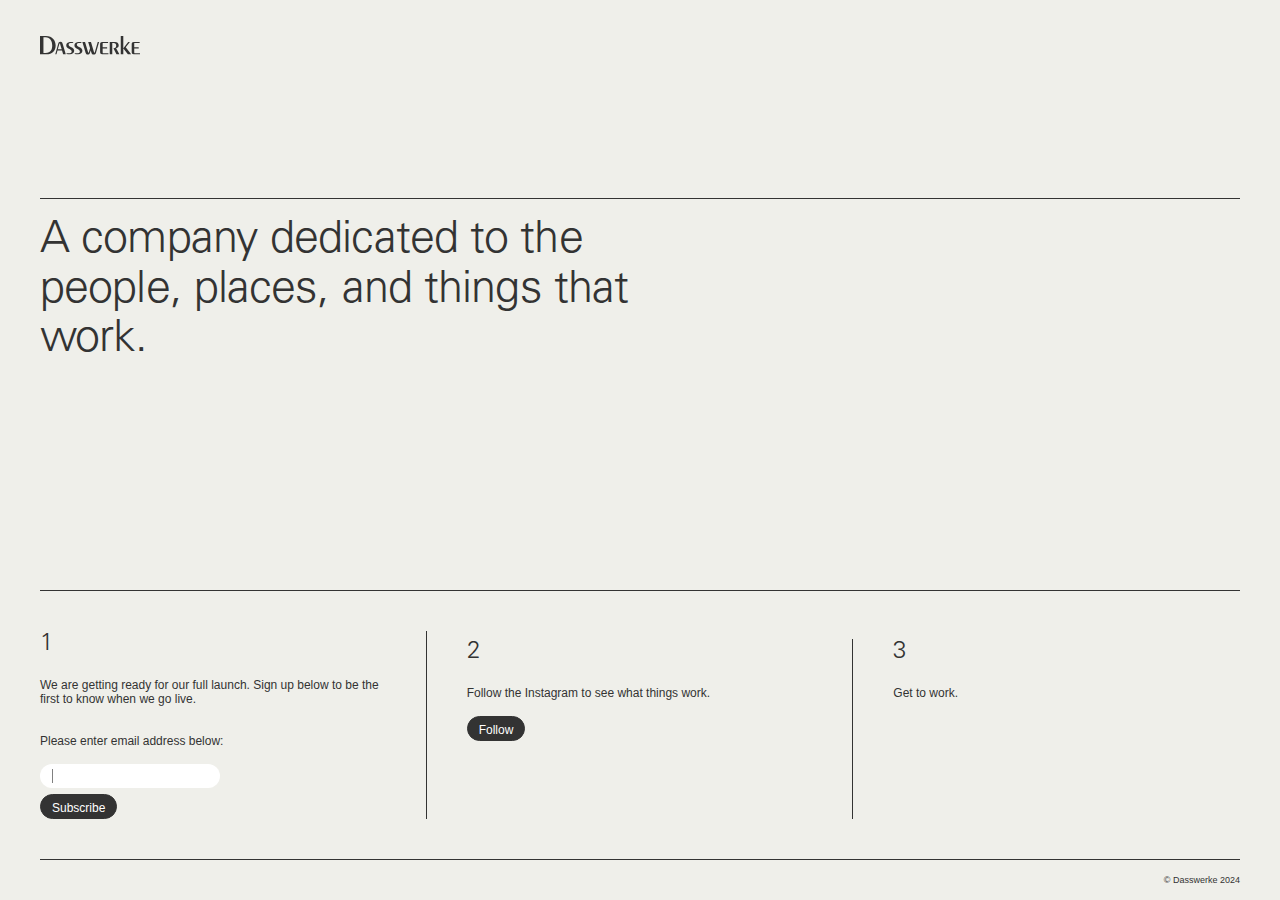
==== index.html @ 924d981f "Update index.html" ====
<!DOCTYPE html>
<html>

<head>
  <meta name="viewport" content="width=device-width, initial-scale=1.0, user-scalable=0, minimum-scale=1.0, maximum-scale=1.0">

  <link rel="stylesheet" type="text/css" href="css/style.css">
  <link href="https://fonts.cdnfonts.com/css/univers-lt-std" rel="stylesheet">

  <script src="https://ajax.googleapis.com/ajax/libs/jquery/2.1.4/jquery.min.js"></script>
  <script src="js/fastclick.js"></script>

  <title>Dasswerke</title>
  <meta name="description" content="Get to work. Est. 2020." />
  <meta name="keywords" content="Dasswerke, office, workplace, office, office chair, architecture, pens, clothing, chair, design, instagram">
  <meta name="author" content="Dasswerke">

  <meta name="p:domain_verify" content="d8a646d63aa3a3fa4bb8dcf12a3c28ce"/>

  <link rel="apple-touch-icon" sizes="57x57" href="/img/apple-icon-57x57.png">
  <link rel="apple-touch-icon" sizes="60x60" href="/img/apple-icon-60x60.png">
  <link rel="apple-touch-icon" sizes="72x72" href="/img/apple-icon-72x72.png">
  <link rel="apple-touch-icon" sizes="76x76" href="/img/apple-icon-76x76.png">
  <link rel="apple-touch-icon" sizes="114x114" href="/img/apple-icon-114x114.png">
  <link rel="apple-touch-icon" sizes="120x120" href="/img/apple-icon-120x120.png">
  <link rel="apple-touch-icon" sizes="144x144" href="/img/apple-icon-144x144.png">
  <link rel="apple-touch-icon" sizes="152x152" href="/img/apple-icon-152x152.png">
  <link rel="apple-touch-icon" sizes="180x180" href="/img/apple-icon-180x180.png">
  <link rel="icon" type="image/png" sizes="192x192"  href="/img/android-icon-192x192.png">
  <link rel="icon" type="image/png" sizes="32x32" href="/img/favicon-32x32.png">
  <link rel="icon" type="image/png" sizes="96x96" href="/img/favicon-96x96.png">
  <link rel="icon" type="image/png" sizes="16x16" href="/img/favicon-16x16.png">
  <link rel="manifest" href="/img/manifest.json">
  <meta name="msapplication-TileColor" content="#ffffff">
  <meta name="msapplication-TileImage" content="/img/ms-icon-144x144.png">
  <meta name="theme-color" content="#ffffff">

</head>

<body>
  <main>
    <div class="heading">
      <div class="dasswerke-logo">
        <?xml version="1.0" encoding="utf-8"?>
        <svg version="1.1" style="width: 100%; display: block; height: auto;" xmlns="http://www.w3.org/2000/svg" xmlns:xlink="http://www.w3.org/1999/xlink" x="0px" y="0px"
        	 viewBox="0 0 116.13 21.54" style="enable-background:new 0 0 116.13 21.54;" xml:space="preserve">
          <g>
          	<path d="M0,0h6.9c7.65,0,11.28,5.43,11.28,10.98c0,6.77-4.35,10.2-10.52,10.2H0V0z M3.99,19.81h2.48c6.37,0,7.71-4.61,7.71-8.76
          		c0-5.33-2.48-9.67-7.52-9.67H3.99V19.81z"/>
          	<path d="M17.74,21.18l3.3-12.03c0.42-1.44,1.05-2.45,2.71-2.45c1.96,0,2.29,1.41,2.81,3.1l3.37,11.37h-3.1l-1.24-4.28h-5.29
          		l-1.18,4.28H17.74z M25.19,15.53l-1.6-5.49c-0.23-0.82-0.2-1.34-0.65-1.34s-0.52,0.56-0.72,1.37l-1.54,5.46H25.19z"/>
          	<path d="M30.85,19.91c0.95,0.13,1.96,0.23,2.88,0.23c1.44,0,3.07-0.39,3.07-2.16c0-2.97-6.31-2.91-6.31-6.9
          		c0-3.17,2.78-4.02,4.87-4.02c1.31,0,2.42,0.13,3.2,0.23v0.98c-0.62-0.07-1.18-0.16-1.83-0.16c-1.47,0-3.5-0.07-3.5,1.96
          		c0,2.68,6.5,2.55,6.5,7.13c0,2.78-2.25,3.99-4.87,3.99c-1.47,0-2.71-0.03-4.02-0.36V19.91z"/>
          	<path d="M40.37,19.91c0.95,0.13,1.96,0.23,2.88,0.23c1.44,0,3.07-0.39,3.07-2.16c0-2.97-6.31-2.91-6.31-6.9
          		c0-3.17,2.78-4.02,4.87-4.02c1.31,0,2.42,0.13,3.2,0.23v0.98c-0.62-0.07-1.18-0.16-1.83-0.16c-1.47,0-3.5-0.07-3.5,1.96
          		c0,2.68,6.5,2.55,6.5,7.13c0,2.78-2.25,3.99-4.87,3.99c-1.47,0-2.71-0.03-4.02-0.36V19.91z"/>
          	<path d="M52.32,7.06l3.01,10.03c0.49,1.54,0.69,2.42,0.98,2.42c0.33,0,0.52-0.92,0.69-1.5l1.14-3.76l-2.19-7.19h3.27l3.17,10.65
          		c0.29,0.88,0.36,1.8,0.75,1.8c0.46,0,0.56-0.88,0.69-1.18l3.2-11.28h1.6l-3.66,12.62c-0.46,1.63-1.08,1.86-2.78,1.86
          		c-1.08,0-1.96-0.46-2.35-1.7l-0.92-3.11h-0.07l-0.82,2.71c-0.59,1.93-1.31,2.09-2.48,2.09c-1.31,0-2.16-0.52-2.62-2.12L49.22,7.06
          		H52.32z"/>
          	<path d="M79.07,8.11h-5.59c-0.42,0-0.72,0.13-0.72,0.65v4.45h5.2v1.37h-5.2v4.58c0,0.65,0.39,0.98,1.11,0.98h5.59v1.05h-7.39
          		c-1.41,0-2.26-0.65-2.26-2.48V9.97c0-1.41,0.2-2.91,2.55-2.91h6.7V8.11z"/>
          	<path d="M80.99,21.18V7.06h6.18c2.35,0,4.25,1.44,4.25,3.79c0,2.19-1.08,2.84-3.04,3.46l3.82,6.86h-3.4l-3.53-7.06h0.33
          		c2.09,0,2.88-1.24,2.88-3.17c0-1.37-0.69-2.84-3.14-2.84h-1.41v13.07H80.99z"/>
          	<path d="M93.79,21.18V0h2.94v14.32h0.07l5.65-7.26h1.93l-4.8,6.08l6.28,8.04h-3.82l-5.23-6.54h-0.07v6.54H93.79z"/>
          	<path d="M115.74,8.11h-5.59c-0.42,0-0.72,0.13-0.72,0.65v4.45h5.2v1.37h-5.2v4.58c0,0.65,0.39,0.98,1.11,0.98h5.59v1.05h-7.39
          		c-1.41,0-2.25-0.65-2.25-2.48V9.97c0-1.41,0.2-2.91,2.55-2.91h6.7V8.11z"/></g>
        </svg>
      </div>
    </div>

    <div class="first-block">
      <div style="border-top: 1px solid #333; position: relative;">
        <div class="main-text">
          A company dedicated to the people, places, and things that work.
        </div>
      </div>
    </div>

    <div class="line"></div>

    <div class="second-block">
      <div class="second-block-cell">
          <div class="second-block-cell-inner">
              <div class="numbers">1</div>
              <div style="max-width: 340px;">
                We are getting ready for our full launch. Sign up below to be the first to know when we go live.
              </div>
              <br/><br/>
              Please enter email address below:
              <div id="mc_embed_signup" style="padding-top: 16px;">
                <form action="https://dasswerke.us2.list-manage.com/subscribe/post?u=b1aab80adce9adfc315a52313&amp;id=1f7ee84cf5" method="post" id="mc-embedded-subscribe-form" name="mc-embedded-subscribe-form" class="validate" target="_blank" novalidate>
                  <div id="mc_embed_signup_scroll">
                    <div class="mc-field-group cursor" style="float: left; margin-right: 6px;">
                    	<input type="email" value="" name="EMAIL" class="newsletter-input" id="mce-EMAIL" placeholder="">
                      <i></i>
                    </div>
                    <div id="mce-responses" class="clear">
                    	<div class="response" id="mce-error-response" style="display:none"></div>
                    	<div class="response" id="mce-success-response" style="display:none"></div>
                    </div>    <!-- real people should not fill this in and expect good things - do not remove this or risk form bot signups-->
                    <div style="position: absolute; left: -5000px;" aria-hidden="true"><input type="text" name="b_b1aab80adce9adfc315a52313_1f7ee84cf5" tabindex="-1" value=""></div>
                    <div class="clear"><input type="submit" value="Subscribe" name="subscribe" id="mc-embedded-subscribe" class="button newsletter-submit"></div>
                  </div>
                </form>
            </div>
          </div>
      </div>

      <div class="second-block-cell">
        <div class="second-block-cell-inner">
          <div class="numbers">2</div>
            Follow the Instagram to see what things work.
            <br>
            <a href="https://www.instagram.com/dasswerke" target="_blank" class="link">
              Follow
            </a>
        </div>
      </div>

      <div class="second-block-cell">
        <div class="second-block-cell-inner border-fix" style="border-right: none;">
          <div class="numbers">3</div>
            Get to work.
        </div>
      </div>

    </div>
  </main>
      <footer>
        &#169; Dasswerke 2024
      </footer>
</body>



</html>
---- css/style.css ----
* {
  -webkit-tap-highlight-color: rgba(0, 0, 0, 0);
  margin:0;
  padding:0;
  font-size: 100%;
  -webkit-font-smoothing: antialiased;
  -moz-osx-font-smoothing: grayscale;
  -webkit-box-sizing: border-box;
  -moz-box-sizing: border-box;
  box-sizing: border-box;
}

*:before, *:after {
    -webkit-box-sizing: border-box;
    -moz-box-sizing: border-box;
    box-sizing: border-box;
}

textarea, select, input, button { outline: none; }

@import url('https://fonts.cdnfonts.com/css/univers-lt-std');

@font-face {
  font-family: 'UniversLTStd-Light';
  src: url('../fonts/UniversLTStd-Light.otf') format('opentype');
}

html {
  font-family: 'Univers LT Std', Helvetica, sans-serif;
  font-size: 10px;
  width: 100%;
  height: 100%;
  margin: 0;
  padding: 0;
  -ms-touch-action: manipulation;
  touch-action: manipulation;
  -ms-text-size-adjust: 100%;
  -webkit-text-size-adjust: 100%;
  -webkit-tap-highlight-color: rgba(0, 0, 0, 0);
}

body {
  background-color: #efefea;
  color: #333;
  width: 100%;
  margin: 0px;
  padding: 0px;
  display: flex;
  flex-direction: column;
  min-height: 100vh;
}

main {
  width: 100%;
  padding: 0px;
  flex: 1 0 auto;
  display: flex;
  flex-direction: column;
}

.dasswerke-logo {
  width: 100px;
  fill: #333;
}

.heading {
  height: 20vh;
  padding: 36px 40px 20px 40px;
  -moz-transition: all .3s ease;
  -webkit-transition: all .3s ease;
  -o-transition: all .3s ease;
  -ms-transition: all .3s ease;
  transition: all .3s ease;
}

.first-block {
  padding: 2vh 40px; /* Adjusted padding */
  font-size: 12px;
  -moz-transition: all .3s ease;
  -webkit-transition: all .3s ease;
  -o-transition: all .3s ease;
  -ms-transition: all .3s ease;
  transition: all .3s ease;
}

.link {
  margin-top: 16px;
  background-color: #333;
  color: #fff;
  text-decoration: none;
  display: inline-block;
  padding: 6px 11px 3px;
  border-radius: 15px;
  text-align: center;
  border: 1px solid #333;
  -moz-transition: all .1s ease;
  -webkit-transition: all .1s ease;
  -o-transition: all .1s ease;
  -ms-transition: all .1s ease;
  transition: all .1s ease-in;
}

.link:hover {
  color: #333;
  border: 1px solid #333;
  background: transparent;
}

.main-text {
  font-family: 'UniversLTStd-Light', sans-serif;
  max-width: 600px;
  font-size: 5vh; /* Adjusted font size */
  line-height: 5.5vh; /* Adjusted line height */
  padding-top: 2vh;
  letter-spacing: -0.02em;
  color: #333;
}


.numbers {
  font-family: 'UniversLTStd-Light';
  font-size: 24px;
  padding-bottom: 2vh;
}

.newsletter-input {
  border: none;
    padding: 1px 0px 1px 12px;
    margin-bottom: 6px;
    background-color: #fff;
    border-radius: 20px;
    outline: none;
    width: 180px;
    line-height: 22px;
}

.newsletter-input:focus {
  outline: none;
  background-color: #fff;
}

.newsletter-submit, input[type=button], input[type=submit], input[type=reset] {
  font-family: 'Univers LT Std', Helvetica, sans-serif;
  padding: 6px 11px 3px;
    border-radius: 15px;
    border: 1px solid #333;
    background-color: #333;
    cursor: pointer;
    -moz-transition: all .1s ease;
    -webkit-transition: all .1s ease;
    -o-transition: all .1s ease;
    -ms-transition: all .1s ease;
    transition: all .1s ease-in;
     -webkit-appearance: none;
     color: #fff;
}

.newsletter-submit:hover {
  background-color:transparent;
  border: 1px solid #333;
  color: #333;
}

.second-block-wrapper {
 padding: 0px;
}

.second-block {
  flex: 0 0 auto;
  display: grid;
  grid-template-columns: repeat(3, 1fr);
  width: 100%;
   margin-top: 40px;
  box-sizing: border-box;
  -moz-transition: all .3s ease;
  -webkit-transition: all .3s ease;
  -o-transition: all .3s ease;
  -ms-transition: all .3s ease;
  transition: all .3s ease;
}

.first-block {
  flex: 1 0 auto;
}

.line {
  flex: 0 0 auto;
  height: 1px;
  background-color: #333;
  margin: 40px 40px 0 40px;
}

.second-block-cell {
  grid-column: span 1;
  display: flex;
  flex-direction: column
  justify-content: flex-end;
  -moz-transition: all .1s ease;
  -webkit-transition: all .1s ease;
  -o-transition: all .1s ease;
  -ms-transition: all .1s ease;
  transition: all .1s ease-in;
}

.second-block-cell:hover {
  color: #81a6b9;
}

.second-block-cell:hover .button, .second-block-cell:hover .link {
  background-color: #81a6b9;
  border: 1px solid #81a6b9;
}

.second-block-cell:hover .button:hover, .second-block-cell:hover .link:hover {
  color: #81a6b9;
  background-color: transparent;
  border: 1px solid #81a6b9;
  font-weight: normal;
}

.second-block-cell:hover .button:active, .second-block-cell:hover .link:active {
  color: #efefea;
  background-color: #333;
}

.second-block-cell-inner {
  font-size: 12px;
  width: 100%;
  border-right: 1px solid #333;
  margin-top: auto;
  margin-bottom: 40px;
  min-height: 180px;
  padding-left: 40px;
  padding-right: 40px;
  -moz-transition: all .1s ease;
  -webkit-transition: all .1s ease;
  -o-transition: all .1s ease;
  -ms-transition: all .1s ease;
  transition: all .1s ease-in;
}


.cursor {
	position: relative;
  width: 100%;
}

.cursor	i {
  position: absolute;
  width: 1px;
  height: 14px;
  background-color: gray;
  left: 12px;
  top: 5px;
  animation-name: blink;
  animation-duration: 1000ms;
  animation-iteration-count: infinite;
  opacity: 1;
}

.cursor input:focus + i {
	display: none;
}

.iframe-tumblr {
  position: absolute;
  top: 0px;
  z-index: -1;
  margin-top: 100vh;
}

.shrink {
  margin-top: 0px;
  -moz-transition: all .3s ease;
  -webkit-transition: all .3s ease;
  -o-transition: all .3s ease;
  -ms-transition: all .3s ease;
  transition: all .3s ease;
}

footer {
  flex-shrink: 0;
  font-size: 9px;
  color: #333;
  padding: 15px 0px 15px 0px;
  margin: 0 40px;
  text-align: right;
  box-sizing: border-box;
  border-top: 1px solid #333;
}

.hide {
  opacity: 0!important;
  visibility: hidden!important;
  -moz-transition: all .3s ease;
  -webkit-transition: all .3s ease;
  -o-transition: all .3s ease;
  -ms-transition: all .3s ease;
  transition: all .3s ease;
}

@keyframes blink {
	from { opacity: 1; }
	to { opacity: 0; }
}

@media (max-width: 800px) {
  .second-block-cell {
    grid-column: span 3;
    padding: 0 40px;
  }
  .second-block-cell-inner {
    border-right: 0px solid #333;
    border-bottom: 1px solid #333;
    padding: 0px;
    min-height: 10px;
    margin-top: 50px;
    margin-bottom: 0px;
    padding-bottom: 50px;
  }
  .border-fix {
    border-bottom: none;
  }
}

@media (max-width: 600px) {
  .second-block {
    margin-top: 0px;
  }
  .cursor	i {
    height: 16px;
    left: 12px;
    top: 12px;
  }

  .newsletter-submit, input[type=button], input[type=submit], input[type=reset] {
    width: 100%;
    padding: 11px 16px 9px;
    border-radius: 34px;
    color: #fff;
    font-family: 'Univers LT Std', Helvetica, sans-serif;
    max-width: 200px;
     -webkit-appearance: none;
     appearance: none;
     font-weight: 400;
  }

  .newsletter-input {
    height: 40px;
    width: 100%;
  }

  .link {
    width: 100%;
    padding: 11px 16px 9px;
    border-radius: 34px;
    max-width: 200px;
  }

  .second-block-cell-inner {
    font-size: 11px;
    line-height: 19px;
  }

  .dasswerke-logo {
    width: 100px;
  }
  .main-text {
    font-size: 28px;
    line-height: 36px;
    max-width: 90%;
  }
  .heading {
    padding: 36px 24px 24px 24px;
    height: 10vh;
  }
  .first-block {
    padding: 36px 24px 80px 24px;
  }
  .numbers {
    font-size: 20px;
  }
  .line, .second-block-cell {
    padding: 0 24px;
  }
  .line {
    margin: 0 24px;
  }
  footer {
    margin: 0px 24px 0 24px;
  }
}
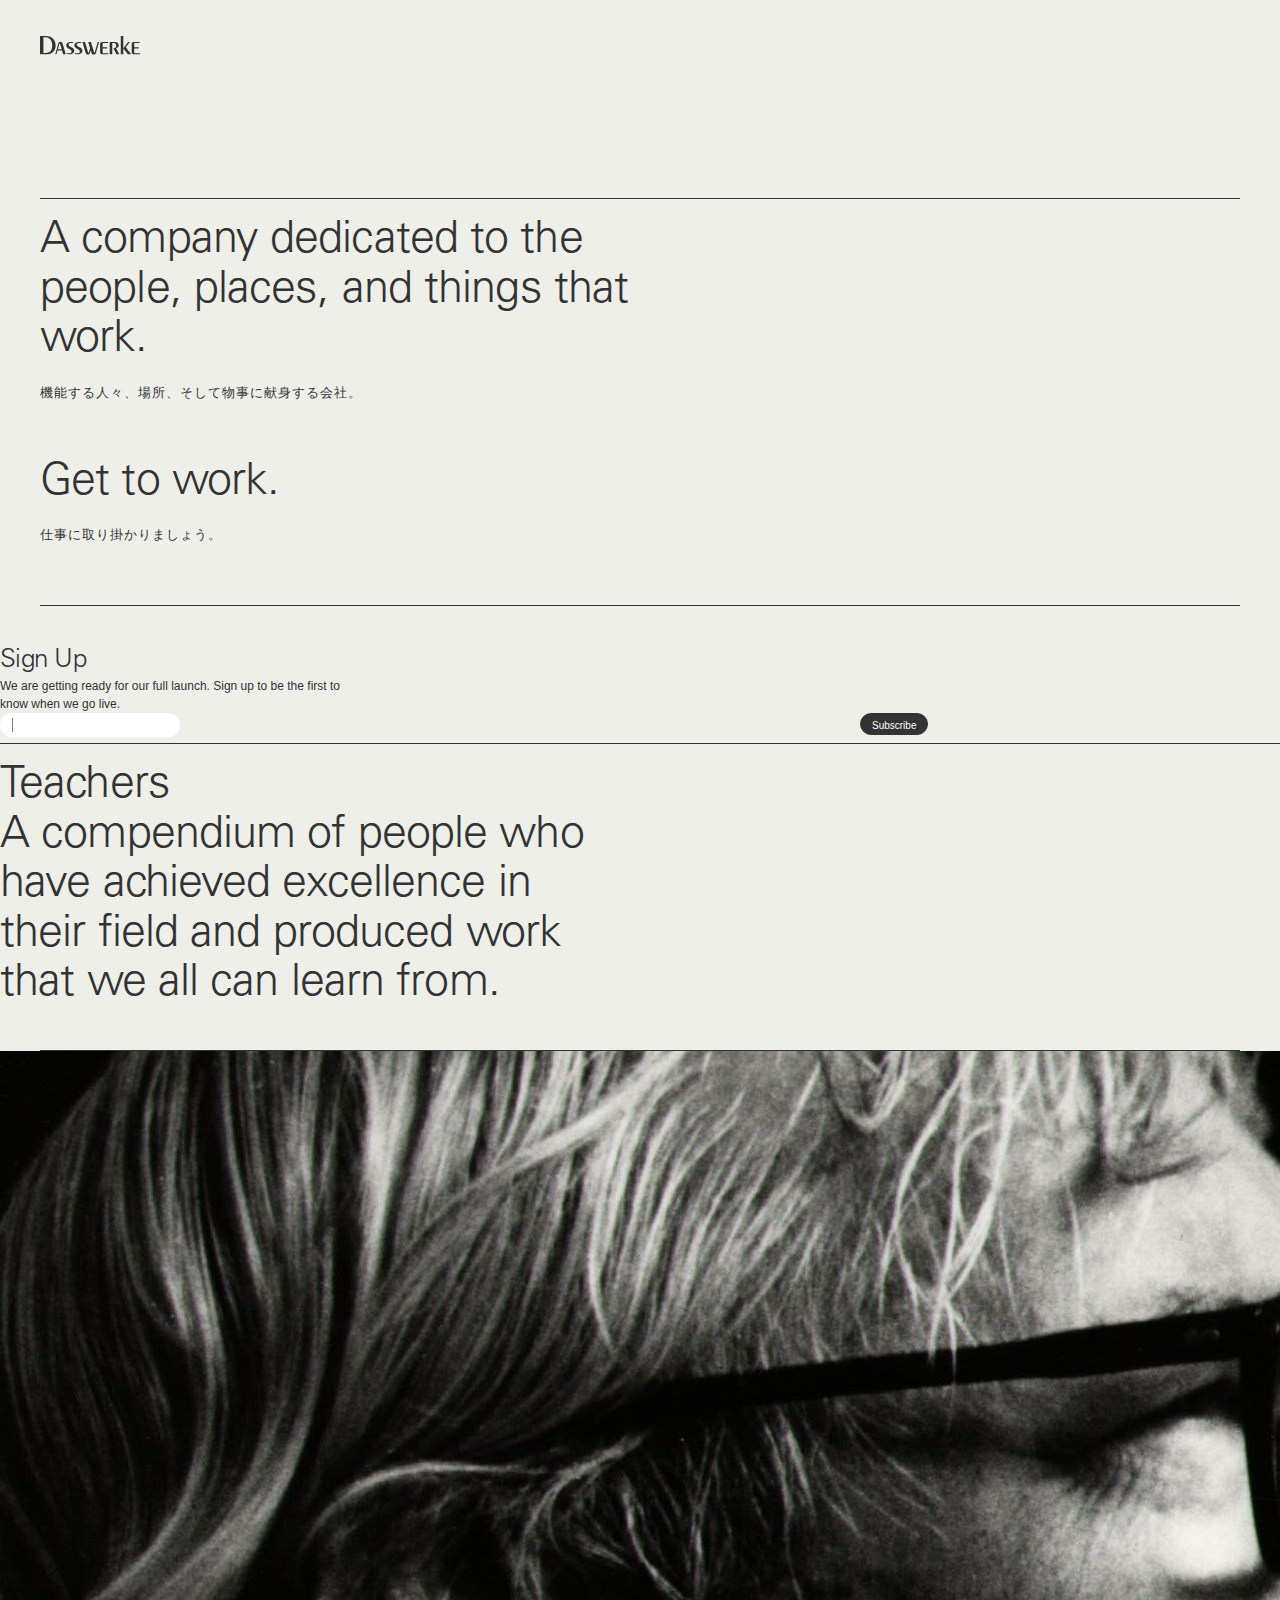
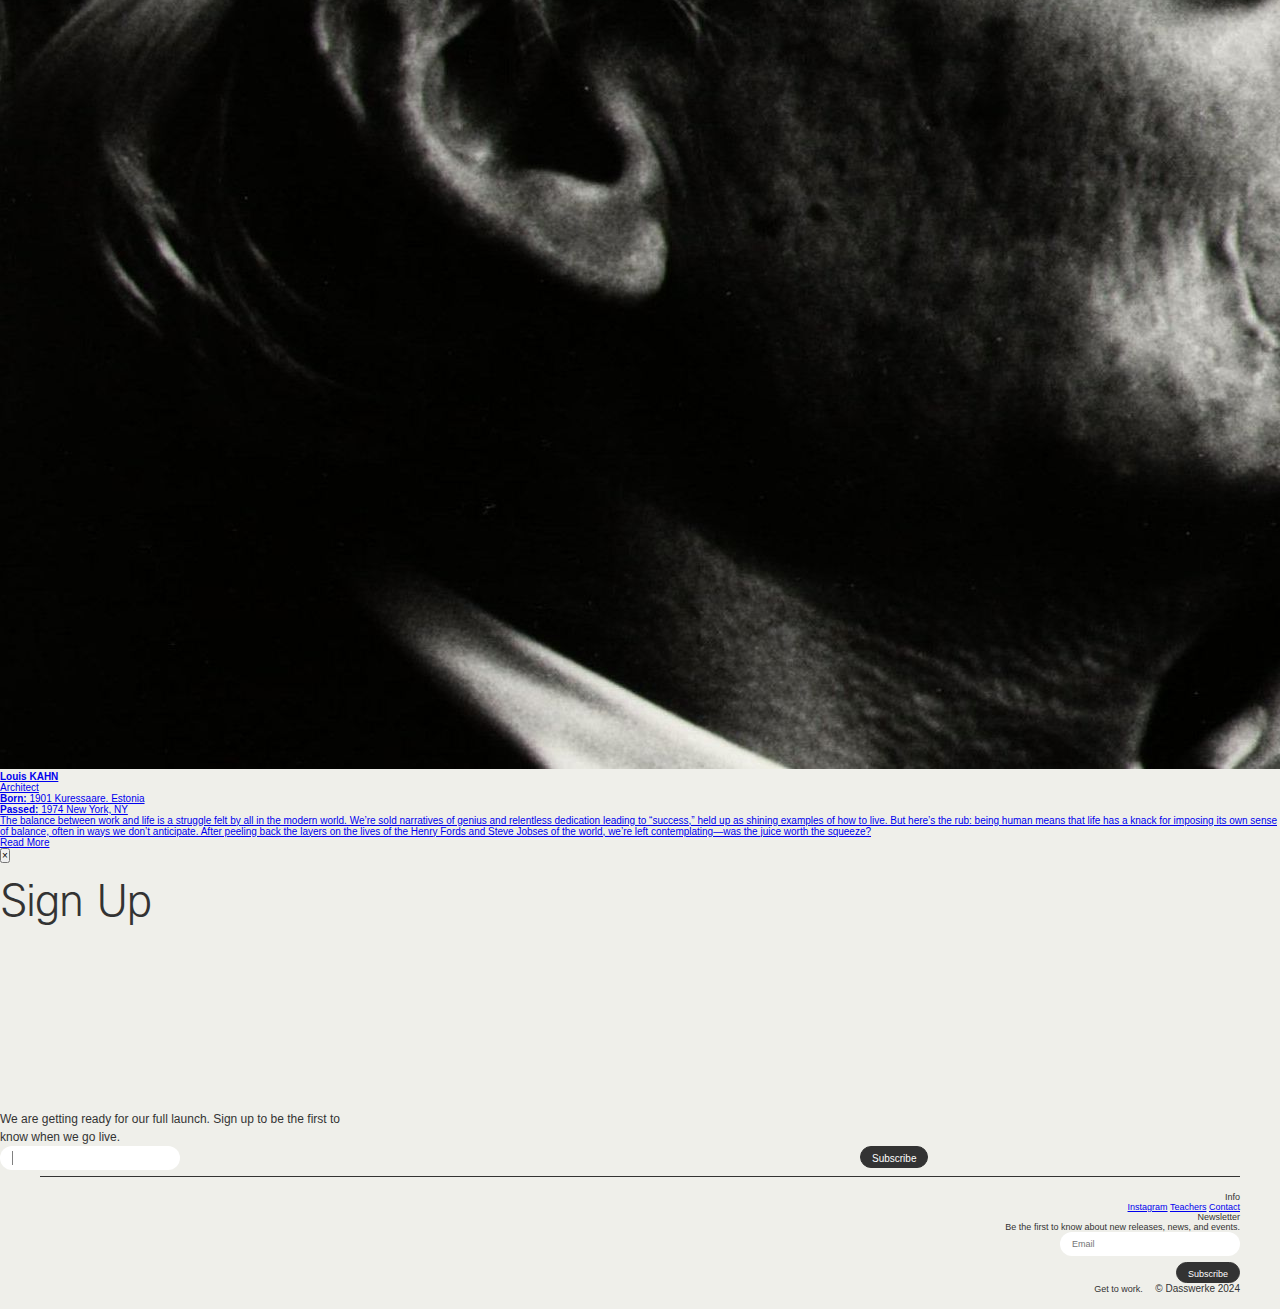
==== commit 67f0017e: "Update index.html" ====
--- a/index.html
+++ b/index.html
@@ -35,104 +35,252 @@
   <meta name="msapplication-TileImage" content="/img/ms-icon-144x144.png">
   <meta name="theme-color" content="#ffffff">
 
+  <script id="mcjs">!function(c,h,i,m,p){m=c.createElement(h),p=c.getElementsByTagName(h)[0],m.async=1,m.src=i,p.parentNode.insertBefore(m,p)}(document,"script","https://chimpstatic.com/mcjs-connected/js/users/b1aab80adce9adfc315a52313/d42549e4c8786f98624c61b89.js");</script>
+
 </head>
 
 <body>
   <main>
-    <div class="heading">
-      <div class="dasswerke-logo">
-        <?xml version="1.0" encoding="utf-8"?>
-        <svg version="1.1" style="width: 100%; display: block; height: auto;" xmlns="http://www.w3.org/2000/svg" xmlns:xlink="http://www.w3.org/1999/xlink" x="0px" y="0px"
-        	 viewBox="0 0 116.13 21.54" style="enable-background:new 0 0 116.13 21.54;" xml:space="preserve">
-          <g>
-          	<path d="M0,0h6.9c7.65,0,11.28,5.43,11.28,10.98c0,6.77-4.35,10.2-10.52,10.2H0V0z M3.99,19.81h2.48c6.37,0,7.71-4.61,7.71-8.76
-          		c0-5.33-2.48-9.67-7.52-9.67H3.99V19.81z"/>
-          	<path d="M17.74,21.18l3.3-12.03c0.42-1.44,1.05-2.45,2.71-2.45c1.96,0,2.29,1.41,2.81,3.1l3.37,11.37h-3.1l-1.24-4.28h-5.29
-          		l-1.18,4.28H17.74z M25.19,15.53l-1.6-5.49c-0.23-0.82-0.2-1.34-0.65-1.34s-0.52,0.56-0.72,1.37l-1.54,5.46H25.19z"/>
-          	<path d="M30.85,19.91c0.95,0.13,1.96,0.23,2.88,0.23c1.44,0,3.07-0.39,3.07-2.16c0-2.97-6.31-2.91-6.31-6.9
-          		c0-3.17,2.78-4.02,4.87-4.02c1.31,0,2.42,0.13,3.2,0.23v0.98c-0.62-0.07-1.18-0.16-1.83-0.16c-1.47,0-3.5-0.07-3.5,1.96
-          		c0,2.68,6.5,2.55,6.5,7.13c0,2.78-2.25,3.99-4.87,3.99c-1.47,0-2.71-0.03-4.02-0.36V19.91z"/>
-          	<path d="M40.37,19.91c0.95,0.13,1.96,0.23,2.88,0.23c1.44,0,3.07-0.39,3.07-2.16c0-2.97-6.31-2.91-6.31-6.9
-          		c0-3.17,2.78-4.02,4.87-4.02c1.31,0,2.42,0.13,3.2,0.23v0.98c-0.62-0.07-1.18-0.16-1.83-0.16c-1.47,0-3.5-0.07-3.5,1.96
-          		c0,2.68,6.5,2.55,6.5,7.13c0,2.78-2.25,3.99-4.87,3.99c-1.47,0-2.71-0.03-4.02-0.36V19.91z"/>
-          	<path d="M52.32,7.06l3.01,10.03c0.49,1.54,0.69,2.42,0.98,2.42c0.33,0,0.52-0.92,0.69-1.5l1.14-3.76l-2.19-7.19h3.27l3.17,10.65
-          		c0.29,0.88,0.36,1.8,0.75,1.8c0.46,0,0.56-0.88,0.69-1.18l3.2-11.28h1.6l-3.66,12.62c-0.46,1.63-1.08,1.86-2.78,1.86
-          		c-1.08,0-1.96-0.46-2.35-1.7l-0.92-3.11h-0.07l-0.82,2.71c-0.59,1.93-1.31,2.09-2.48,2.09c-1.31,0-2.16-0.52-2.62-2.12L49.22,7.06
-          		H52.32z"/>
-          	<path d="M79.07,8.11h-5.59c-0.42,0-0.72,0.13-0.72,0.65v4.45h5.2v1.37h-5.2v4.58c0,0.65,0.39,0.98,1.11,0.98h5.59v1.05h-7.39
-          		c-1.41,0-2.26-0.65-2.26-2.48V9.97c0-1.41,0.2-2.91,2.55-2.91h6.7V8.11z"/>
-          	<path d="M80.99,21.18V7.06h6.18c2.35,0,4.25,1.44,4.25,3.79c0,2.19-1.08,2.84-3.04,3.46l3.82,6.86h-3.4l-3.53-7.06h0.33
-          		c2.09,0,2.88-1.24,2.88-3.17c0-1.37-0.69-2.84-3.14-2.84h-1.41v13.07H80.99z"/>
-          	<path d="M93.79,21.18V0h2.94v14.32h0.07l5.65-7.26h1.93l-4.8,6.08l6.28,8.04h-3.82l-5.23-6.54h-0.07v6.54H93.79z"/>
-          	<path d="M115.74,8.11h-5.59c-0.42,0-0.72,0.13-0.72,0.65v4.45h5.2v1.37h-5.2v4.58c0,0.65,0.39,0.98,1.11,0.98h5.59v1.05h-7.39
-          		c-1.41,0-2.25-0.65-2.25-2.48V9.97c0-1.41,0.2-2.91,2.55-2.91h6.7V8.11z"/></g>
-        </svg>
-      </div>
-    </div>
-
-    <div class="first-block">
-      <div style="border-top: 1px solid #333; position: relative;">
+    <div class="top-container">
+      <div class="heading">
+        <div class="dasswerke-logo">
+          <?xml version="1.0" encoding="utf-8"?>
+          <svg version="1.1" style="width: 100%; display: block; height: auto;" xmlns="http://www.w3.org/2000/svg" xmlns:xlink="http://www.w3.org/1999/xlink" x="0px" y="0px"
+          	 viewBox="0 0 116.13 21.54" style="enable-background:new 0 0 116.13 21.54;" xml:space="preserve">
+            <g>
+            	<path d="M0,0h6.9c7.65,0,11.28,5.43,11.28,10.98c0,6.77-4.35,10.2-10.52,10.2H0V0z M3.99,19.81h2.48c6.37,0,7.71-4.61,7.71-8.76
+            		c0-5.33-2.48-9.67-7.52-9.67H3.99V19.81z"/>
+            	<path d="M17.74,21.18l3.3-12.03c0.42-1.44,1.05-2.45,2.71-2.45c1.96,0,2.29,1.41,2.81,3.1l3.37,11.37h-3.1l-1.24-4.28h-5.29
+            		l-1.18,4.28H17.74z M25.19,15.53l-1.6-5.49c-0.23-0.82-0.2-1.34-0.65-1.34s-0.52,0.56-0.72,1.37l-1.54,5.46H25.19z"/>
+            	<path d="M30.85,19.91c0.95,0.13,1.96,0.23,2.88,0.23c1.44,0,3.07-0.39,3.07-2.16c0-2.97-6.31-2.91-6.31-6.9
+            		c0-3.17,2.78-4.02,4.87-4.02c1.31,0,2.42,0.13,3.2,0.23v0.98c-0.62-0.07-1.18-0.16-1.83-0.16c-1.47,0-3.5-0.07-3.5,1.96
+            		c0,2.68,6.5,2.55,6.5,7.13c0,2.78-2.25,3.99-4.87,3.99c-1.47,0-2.71-0.03-4.02-0.36V19.91z"/>
+            	<path d="M40.37,19.91c0.95,0.13,1.96,0.23,2.88,0.23c1.44,0,3.07-0.39,3.07-2.16c0-2.97-6.31-2.91-6.31-6.9
+            		c0-3.17,2.78-4.02,4.87-4.02c1.31,0,2.42,0.13,3.2,0.23v0.98c-0.62-0.07-1.18-0.16-1.83-0.16c-1.47,0-3.5-0.07-3.5,1.96
+            		c0,2.68,6.5,2.55,6.5,7.13c0,2.78-2.25,3.99-4.87,3.99c-1.47,0-2.71-0.03-4.02-0.36V19.91z"/>
+            	<path d="M52.32,7.06l3.01,10.03c0.49,1.54,0.69,2.42,0.98,2.42c0.33,0,0.52-0.92,0.69-1.5l1.14-3.76l-2.19-7.19h3.27l3.17,10.65
+            		c0.29,0.88,0.36,1.8,0.75,1.8c0.46,0,0.56-0.88,0.69-1.18l3.2-11.28h1.6l-3.66,12.62c-0.46,1.63-1.08,1.86-2.78,1.86
+            		c-1.08,0-1.96-0.46-2.35-1.7l-0.92-3.11h-0.07l-0.82,2.71c-0.59,1.93-1.31,2.09-2.48,2.09c-1.31,0-2.16-0.52-2.62-2.12L49.22,7.06
+            		H52.32z"/>
+            	<path d="M79.07,8.11h-5.59c-0.42,0-0.72,0.13-0.72,0.65v4.45h5.2v1.37h-5.2v4.58c0,0.65,0.39,0.98,1.11,0.98h5.59v1.05h-7.39
+            		c-1.41,0-2.26-0.65-2.26-2.48V9.97c0-1.41,0.2-2.91,2.55-2.91h6.7V8.11z"/>
+            	<path d="M80.99,21.18V7.06h6.18c2.35,0,4.25,1.44,4.25,3.79c0,2.19-1.08,2.84-3.04,3.46l3.82,6.86h-3.4l-3.53-7.06h0.33
+            		c2.09,0,2.88-1.24,2.88-3.17c0-1.37-0.69-2.84-3.14-2.84h-1.41v13.07H80.99z"/>
+            	<path d="M93.79,21.18V0h2.94v14.32h0.07l5.65-7.26h1.93l-4.8,6.08l6.28,8.04h-3.82l-5.23-6.54h-0.07v6.54H93.79z"/>
+            	<path d="M115.74,8.11h-5.59c-0.42,0-0.72,0.13-0.72,0.65v4.45h5.2v1.37h-5.2v4.58c0,0.65,0.39,0.98,1.11,0.98h5.59v1.05h-7.39
+            		c-1.41,0-2.25-0.65-2.25-2.48V9.97c0-1.41,0.2-2.91,2.55-2.91h6.7V8.11z"/></g>
+          </svg>
+        </div>
+
+      </div>
+
+      <div class="first-block">
+        <div style="border-top: 1px solid #333; position: relative;">
+          <div class="main-text">
+            A company dedicated to the people, places, and things that work.
+            <div class="about-desc-japan" style=" font-size: 1.4vh;
+                                                  line-height: 21px;
+                                                  letter-spacing: 1px;
+                                                  max-width: 420px;
+                                                  padding: 2vh 0 6vh 0;">
+              機能する人々、場所、そして物事に献身する会社。
+            </div>
+            Get to work.
+            <div class="about-desc-japan" style=" font-size: 1.4vh;
+                                                  line-height: 21px;
+                                                  letter-spacing: 1px;
+                                                  max-width: 420px;
+                                                  padding: 2vh 0 0vh 0;">
+              仕事に取り掛かりましょう。
+            </div>
+          </div>
+        </div>
+      </div>
+
+      <div class="line"></div>
+
+      <div class="second-block">
+
+        <div class="main-title" style="font-family: 'UniversLTStd-Light', sans-serif; max-width: 600px; font-size: 26px; letter-spacing: -0.02em;">
+          Sign Up
+        </div>
+
+          <div style="max-width: 340px; grid-column: span 3; font-size: 12px; line-height: 150%;">
+            We are getting ready for our full launch. Sign up to be the first to know when we go live.
+          </div>
+
+          <div id="mc_embed_signup" style="height: 100%; grid-column: span 3;">
+            <form style="height: 100%;" action="https://dasswerke.us2.list-manage.com/subscribe/post?u=b1aab80adce9adfc315a52313&amp;id=1f7ee84cf5" method="post" id="mc-embedded-subscribe-form" name="mc-embedded-subscribe-form" class="validate" target="_blank" novalidate>
+              <div id="mc_embed_signup_scroll" style="display: grid; grid-template-columns: repeat(3, 1fr); height: 100%; column-gap: 10px;">
+                <div class="mc-field-group cursor" style="grid-column: 1 / span 2; grid-row: 1; height: 100%;">
+                  <input type="email" value="" name="EMAIL" class="newsletter-input" id="mce-EMAIL" placeholder="">
+                  <i></i>
+                </div>
+
+                <div style="position: absolute; left: -5000px;" aria-hidden="true">
+                  <input type="text" name="b_b1aab80adce9adfc315a52313_1f7ee84cf5" tabindex="-1" value=""></div>
+                  <div class="clear"><input type="submit" value="Subscribe" name="subscribe" id="mc-embedded-subscribe" class="button newsletter-submit"></div>
+                </div>
+                <div id="mce-responses" class="clear">
+                  <div class="response" id="mce-error-response" style="display:none"></div>
+                  <div class="response" id="mce-success-response" style="display:none"></div>
+                </div>
+              </form>
+            </div>
+
+        </div>
+
+      </div>
+    </div>
+
+<!--
+<div style="height: 100px; background-color: grey; padding: 40px; font-size: 16px; color: #fff; margin: 40px 0;">
+  Features
+</div>
+-->
+
+    <div class="third-block" id="teachers">
+      <div style="border-top: 1px solid  #333; position: relative; height: 100%;">
         <div class="main-text">
-          A company dedicated to the people, places, and things that work.
-        </div>
-      </div>
-    </div>
-
-    <div class="line"></div>
-
-    <div class="second-block">
-      <div class="second-block-cell">
-          <div class="second-block-cell-inner">
-              <div class="numbers">1</div>
-              <div style="max-width: 340px;">
-                We are getting ready for our full launch. Sign up below to be the first to know when we go live.
+          <div class="main-text-title">Teachers</div>
+          <div class="main-text-secondary">
+            A compendium of people who have achieved excellence in their field and produced work that we all can learn from.
+          </div>
+        </div>
+      </div>
+    </div>
+
+    <div class="line" style="background-color: ;"></div>
+
+    <div class="teachers-grid">
+      <a href="louis-kahn.html" class="teachers-grid-cell">
+        <img src="img/Kahn-crop.jpg">
+        <h1 class="teachers-title">
+          Louis KAHN
+        </h1>
+        <div class="teachers-job">
+          Architect
+        </div>
+        <div class="teachers-vitals">
+          <span style="font-family: helvetica; font-weight: bold;">Born:</span> 1901 Kuressaare. Estonia<br>
+          <span style="font-family: helvetica; font-weight: bold;">Passed:</span> 1974 New York, NY
+        </div>
+        <div class="teachers-grid-desc">
+          The balance between work and life is a struggle felt by all in the modern world. We’re sold narratives of genius and relentless dedication leading to “success,” held up as shining examples of how to live. But here’s the rub: being human means that life has a knack for imposing its own sense of balance, often in ways we don’t anticipate. After peeling back the layers on the lives of the Henry Fords and Steve Jobses of the world, we’re left contemplating—was the juice worth the squeeze?
+        </div>
+        <div class="read-more">Read More</div>
+      </a>
+      <a class="teachers-grid-cell" style="align-items: center; justify-content: center;">
+
+      </a>
+    </div>
+
+    </div>
+
+    <!-- Overlay -->
+    <div id="popup-overlay"></div>
+
+    <!-- Popup -->
+    <div id="popup" style="background-color: #efefea;">
+        <button id="close-button">&times;</button>
+        <!-- Popup Content -->
+        <div class="main-text" style="padding-bottom: 20vh;">Sign Up</div>
+        <div style="max-width: 340px; grid-column: span 3; font-size: 12px; line-height: 150%;">
+          We are getting ready for our full launch. Sign up to be the first to know when we go live.
+        </div>
+
+        <div id="mc_embed_signup" style="height: 100%; grid-column: span 3;">
+          <form style="height: 100%;" action="https://dasswerke.us2.list-manage.com/subscribe/post?u=b1aab80adce9adfc315a52313&amp;id=1f7ee84cf5" method="post" id="mc-embedded-subscribe-form" name="mc-embedded-subscribe-form" class="validate" target="_blank" novalidate>
+            <div id="mc_embed_signup_scroll" style="display: grid; grid-template-columns: repeat(3, 1fr); height: 100%; column-gap: 10px;">
+              <div class="mc-field-group cursor" style="grid-column: 1 / span 2; grid-row: 1; height: 100%;">
+                <input type="email" value="" name="EMAIL" class="newsletter-input" id="mce-EMAIL" placeholder="">
+                <i></i>
               </div>
-              <br/><br/>
-              Please enter email address below:
-              <div id="mc_embed_signup" style="padding-top: 16px;">
-                <form action="https://dasswerke.us2.list-manage.com/subscribe/post?u=b1aab80adce9adfc315a52313&amp;id=1f7ee84cf5" method="post" id="mc-embedded-subscribe-form" name="mc-embedded-subscribe-form" class="validate" target="_blank" novalidate>
-                  <div id="mc_embed_signup_scroll">
-                    <div class="mc-field-group cursor" style="float: left; margin-right: 6px;">
-                    	<input type="email" value="" name="EMAIL" class="newsletter-input" id="mce-EMAIL" placeholder="">
-                      <i></i>
-                    </div>
-                    <div id="mce-responses" class="clear">
-                    	<div class="response" id="mce-error-response" style="display:none"></div>
-                    	<div class="response" id="mce-success-response" style="display:none"></div>
-                    </div>    <!-- real people should not fill this in and expect good things - do not remove this or risk form bot signups-->
-                    <div style="position: absolute; left: -5000px;" aria-hidden="true"><input type="text" name="b_b1aab80adce9adfc315a52313_1f7ee84cf5" tabindex="-1" value=""></div>
-                    <div class="clear"><input type="submit" value="Subscribe" name="subscribe" id="mc-embedded-subscribe" class="button newsletter-submit"></div>
-                  </div>
-                </form>
-            </div>
-          </div>
-      </div>
-
-      <div class="second-block-cell">
-        <div class="second-block-cell-inner">
-          <div class="numbers">2</div>
-            Follow the Instagram to see what things work.
-            <br>
-            <a href="https://www.instagram.com/dasswerke" target="_blank" class="link">
-              Follow
-            </a>
-        </div>
-      </div>
-
-      <div class="second-block-cell">
-        <div class="second-block-cell-inner border-fix" style="border-right: none;">
-          <div class="numbers">3</div>
-            Get to work.
-        </div>
-      </div>
-
-    </div>
+
+              <div style="position: absolute; left: -5000px;" aria-hidden="true">
+                <input type="text" name="b_b1aab80adce9adfc315a52313_1f7ee84cf5" tabindex="-1" value=""></div>
+                <div class="clear"><input type="submit" value="Subscribe" name="subscribe" id="mc-embedded-subscribe" class="button newsletter-submit"></div>
+              </div>
+              <div id="mce-responses" class="clear">
+                <div class="response" id="mce-error-response" style="display:none"></div>
+                <div class="response" id="mce-success-response" style="display:none"></div>
+              </div>
+            </form>
+          </div>
+    </div>
+
   </main>
-      <footer>
-        &#169; Dasswerke 2024
-      </footer>
+
+  <footer>
+    <div style="font-family: 'UniversLTStd', sans-serif;">
+      Info
+    </div>
+    <div class="footer-link-list">
+      <a href="https://www.instagram.com/dasswerke" target="_blank">Instagram</a>
+      <!-- <a href="https://dasswerke.tumblr.com/" target="_blank">Archive</a> -->
+      <a href="#teachers">Teachers</a>
+      <a href="mailto:info@dasswerke.com">Contact</a>
+    </div>
+    <div class="footer-newsletter-title">
+      Newsletter
+    </div>
+    <div class="footer-newsletter-wrapper">
+      Be the first to know about new releases, news, and events.
+      <div id="mc_embed_signup">
+        <form style="height: 100%;" action="https://dasswerke.us2.list-manage.com/subscribe/post?u=b1aab80adce9adfc315a52313&amp;id=1f7ee84cf5" method="post" id="mc-embedded-subscribe-form" name="mc-embedded-subscribe-form" class="validate" target="_blank" novalidate>
+          <div id="mc_embed_signup_scroll">
+            <div class="mc-field-group cursor">
+              <input type="email" value="" name="EMAIL" class="newsletter-input" id="mce-EMAIL" placeholder="Email">
+            </div>
+
+            <div style="position: absolute; left: -5000px;" aria-hidden="true">
+              <input type="text" name="b_b1aab80adce9adfc315a52313_1f7ee84cf5" tabindex="-1" value=""></div>
+              <div class="clear" style="margin: 0;">
+              <input type="submit" value="Subscribe" name="subscribe" id="mc-embedded-subscribe" class="button newsletter-submit"></div>
+            </div>
+            <div id="mce-responses" class="clear">
+              <div class="response" id="mce-error-response" style="display:none"></div>
+              <div class="response" id="mce-success-response" style="display:none"></div>
+            </div>
+          </form>
+        </div>
+    </div>
+    <div class="footer-endings">
+      <span style="padding-right: 10px;">Get to work.</span>
+      <span style="font-size: 10px;">&#169; Dasswerke 2024</span>
+    </div>
+  </footer>
+<!--
+  <script>
+      document.addEventListener('DOMContentLoaded', () => {
+       // Delay execution by 0.5 seconds after page load
+       setTimeout(() => {
+           showPopup();
+       }, 500);
+
+       // Function to show the popup
+       function showPopup() {
+           document.getElementById('popup').classList.add('active');
+           document.getElementById('popup-overlay').classList.add('active');
+       }
+
+       // Function to hide the popup
+       function closePopup() {
+           document.getElementById('popup').classList.remove('active');
+           document.getElementById('popup-overlay').classList.remove('active');
+       }
+
+       // Close button event listener
+       document.getElementById('close-button').addEventListener('click', () => {
+           closePopup();
+       });
+
+       // Close when clicking outside the popup
+       document.getElementById('popup-overlay').addEventListener('click', () => {
+           closePopup();
+       });
+    });
+ </script>
+-->
 </body>
-
-
-
 </html>
--- a/css/style.css
+++ b/css/style.css
@@ -299,6 +299,13 @@
   transition: all .3s ease;
 }
 
+.swiper {
+  width: 100%;
+  height: calc(100vh - 60px);
+  max-height: 800px;
+  margin-bottom: 60px;
+}
+
 @keyframes blink {
 	from { opacity: 1; }
 	to { opacity: 0; }
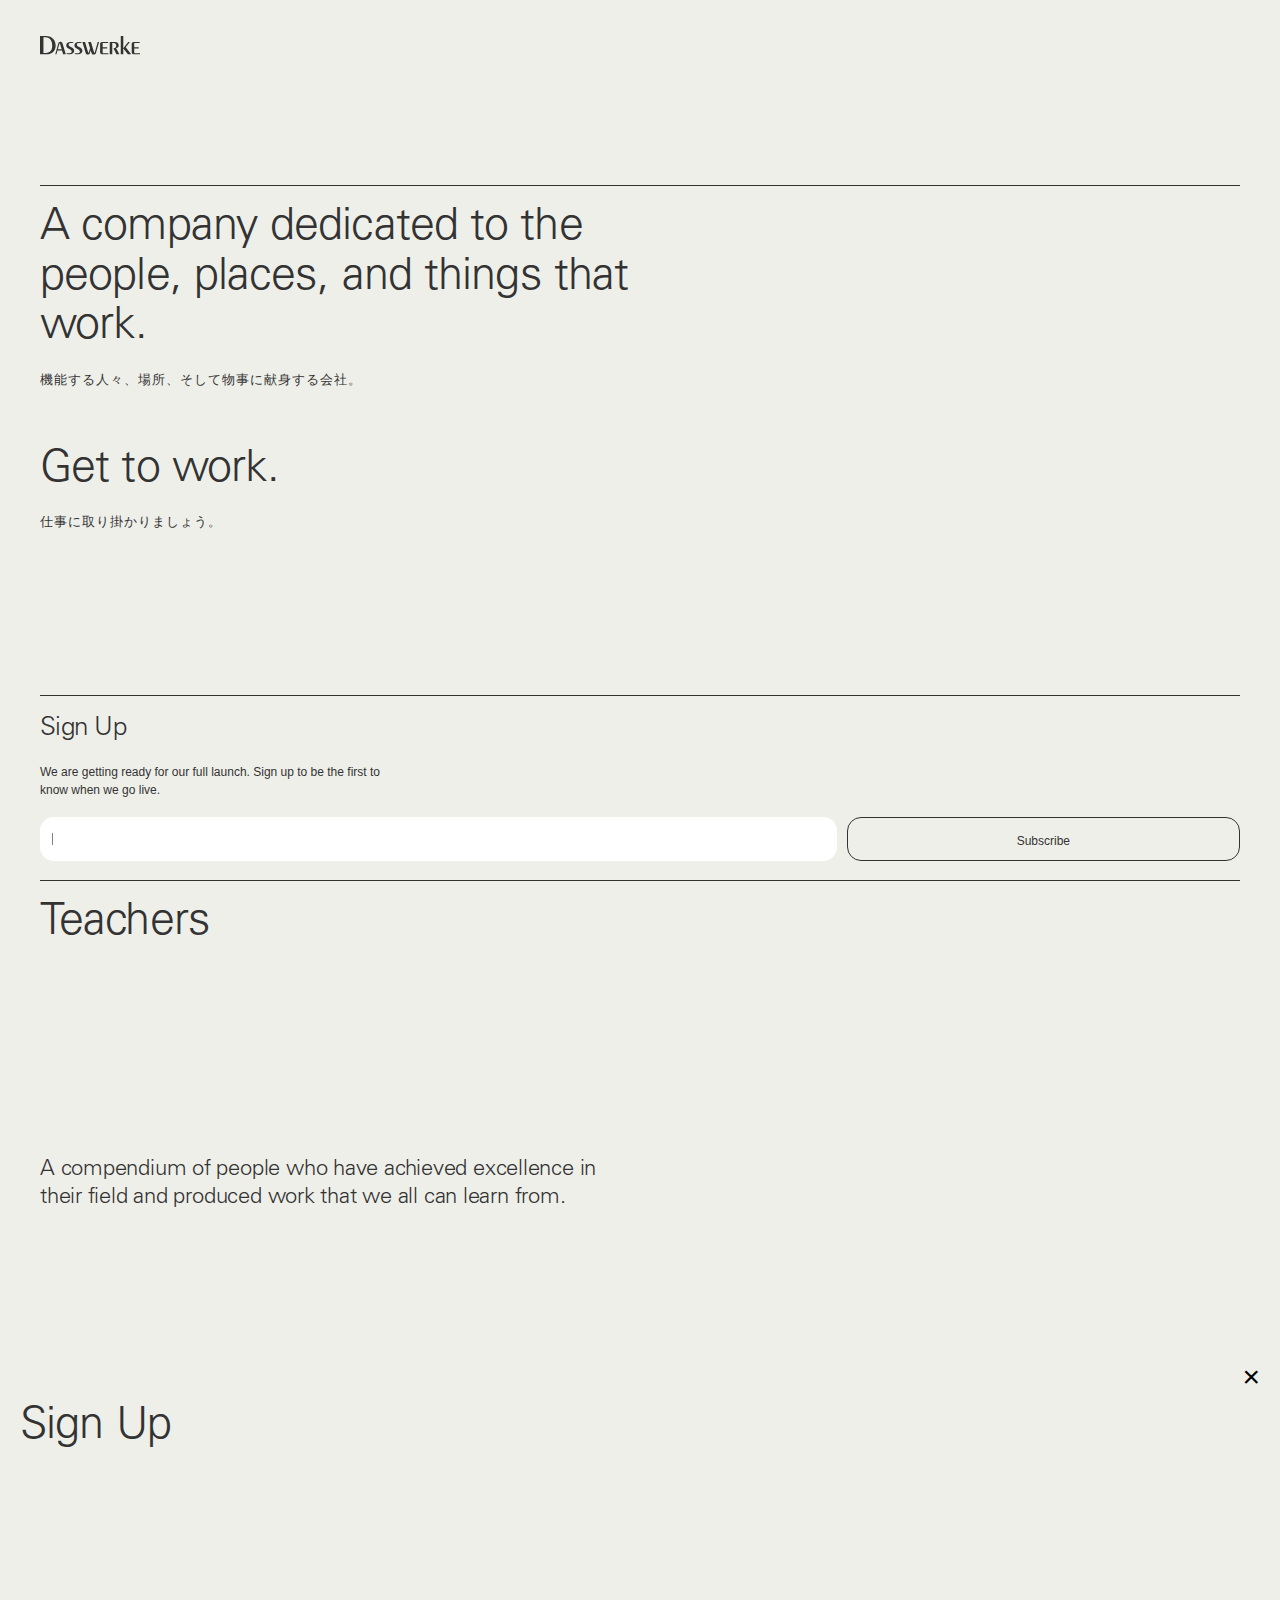
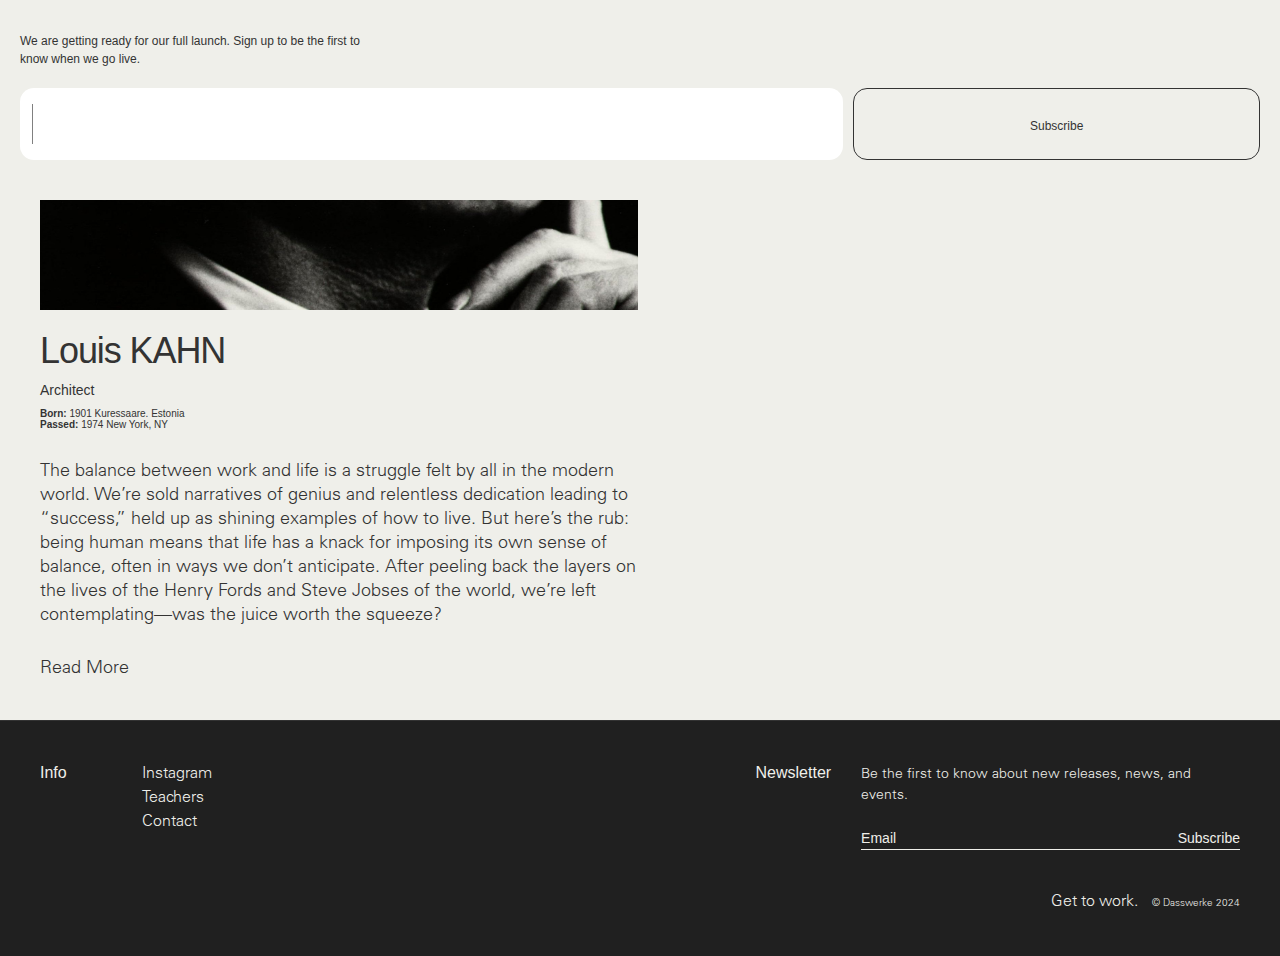
==== commit fadc93a4: "Update index.html" ====
--- a/index.html
+++ b/index.html
@@ -14,6 +14,7 @@
   <meta name="description" content="Get to work. Est. 2020." />
   <meta name="keywords" content="Dasswerke, office, workplace, office, office chair, architecture, pens, clothing, chair, design, instagram">
   <meta name="author" content="Dasswerke">
+  <meta charset="utf-8"/>
 
   <meta name="p:domain_verify" content="d8a646d63aa3a3fa4bb8dcf12a3c28ce"/>
 
--- a/css/style.css
+++ b/css/style.css
@@ -39,15 +39,31 @@
   -webkit-tap-highlight-color: rgba(0, 0, 0, 0);
 }
 
+a {
+  color: #333; /* Set your desired default link color */
+  text-decoration: none; /* Optional: removes underline */
+  transition: all 0.3s ease-in-out; /* Smooth color transition */
+}
+
+a:hover {
+  color: initial; /* Desired hover color */
+  transition: all 0.3s ease-in-out;
+}
+
+a:link,
+a:visited  {
+  text-decoration: none;
+}
+
 body {
-  background-color: #efefea;
-  color: #333;
   width: 100%;
   margin: 0px;
   padding: 0px;
   display: flex;
   flex-direction: column;
   min-height: 100vh;
+  background-color: #efefea;
+  color: #333;
 }
 
 main {
@@ -56,6 +72,7 @@
   flex: 1 0 auto;
   display: flex;
   flex-direction: column;
+
 }
 
 .dasswerke-logo {
@@ -63,30 +80,32 @@
   fill: #333;
 }
 
+.top-container {
+ display: flex;
+  flex-direction: column;
+  height: calc(100vh - 20px);
+  background-color: #efefea;
+  color: #333;
+}
+
 .heading {
+  display: grid;
+  grid-template-columns: repeat(2, 1fr);
   height: 20vh;
   padding: 36px 40px 20px 40px;
-  -moz-transition: all .3s ease;
-  -webkit-transition: all .3s ease;
-  -o-transition: all .3s ease;
-  -ms-transition: all .3s ease;
-  transition: all .3s ease;
 }
 
 .first-block {
-  padding: 2vh 40px; /* Adjusted padding */
+  height: 65vh;
+  padding: 2vh 40px;
   font-size: 12px;
-  -moz-transition: all .3s ease;
-  -webkit-transition: all .3s ease;
-  -o-transition: all .3s ease;
-  -ms-transition: all .3s ease;
   transition: all .3s ease;
 }
 
 .link {
   margin-top: 16px;
   background-color: #333;
-  color: #fff;
+  color: #efefea;
   text-decoration: none;
   display: inline-block;
   padding: 6px 11px 3px;
@@ -113,9 +132,23 @@
   line-height: 5.5vh; /* Adjusted line height */
   padding-top: 2vh;
   letter-spacing: -0.02em;
+  display: grid;
+  grid-template-rows: auto 1fr;
+  height: 100%;
   color: #333;
 }
 
+.main-text-title {
+  grid-row: 1;
+}
+
+.main-text-secondary {
+  grid-row: 2;
+  align-self: center; /* Centers the element vertically in its grid row */
+ font-size: 22px;
+ line-height: 130%;
+ letter-spacing: -0.01em
+}
 
 .numbers {
   font-family: 'UniversLTStd-Light';
@@ -125,13 +158,14 @@
 
 .newsletter-input {
   border: none;
+  height: 100%;
     padding: 1px 0px 1px 12px;
-    margin-bottom: 6px;
     background-color: #fff;
-    border-radius: 20px;
+    border-radius: 14px;
     outline: none;
-    width: 180px;
+    width: 100%;
     line-height: 22px;
+    font-size: 4vh;
 }
 
 .newsletter-input:focus {
@@ -140,25 +174,25 @@
 }
 
 .newsletter-submit, input[type=button], input[type=submit], input[type=reset] {
+  height: 100%;
+  width: 100%;
+  font-size: 12px;
   font-family: 'Univers LT Std', Helvetica, sans-serif;
   padding: 6px 11px 3px;
-    border-radius: 15px;
-    border: 1px solid #333;
-    background-color: #333;
-    cursor: pointer;
-    -moz-transition: all .1s ease;
-    -webkit-transition: all .1s ease;
-    -o-transition: all .1s ease;
-    -ms-transition: all .1s ease;
-    transition: all .1s ease-in;
-     -webkit-appearance: none;
-     color: #fff;
-}
-
-.newsletter-submit:hover {
-  background-color:transparent;
+  border-radius: 14px;
   border: 1px solid #333;
+  background-color: #333;
+  cursor: pointer;
+  transition: all .1s ease-in;
+  -webkit-appearance: none;
+  background-color: #efefea;
   color: #333;
+}
+
+.newsletter-submit:hover, .newsletter-submit:active {
+  background-color: #333;
+  border: 1px solid #333;
+  color: #efefea;
 }
 
 .second-block-wrapper {
@@ -166,28 +200,92 @@
 }
 
 .second-block {
-  flex: 0 0 auto;
   display: grid;
+  padding: 0 40px;
+  grid-template-rows: auto 1fr;
   grid-template-columns: repeat(3, 1fr);
   width: 100%;
-   margin-top: 40px;
+  margin: 2vh 0 2.1vh;
+  row-gap: 2vh;
+  column-gap: 10px;
   box-sizing: border-box;
-  -moz-transition: all .3s ease;
-  -webkit-transition: all .3s ease;
-  -o-transition: all .3s ease;
-  -ms-transition: all .3s ease;
   transition: all .3s ease;
 }
 
-.first-block {
-  flex: 1 0 auto;
-}
-
+.third-block {
+  padding: 0 40px;
+  flex: 0 0 60vh; /* Fixed height, adjust as needed */
+}
+
+.teachers-grid {
+  display: grid;
+  grid-template-columns: repeat(2, 1fr);
+  column-gap: 4px;
+  row-gap: 40px;
+  padding: 40px;
+}
+
+.teachers-grid-cell {
+  display: block;
+  grid-column: span 1;
+  display: flex;
+  flex-direction: column;
+  colro: initial;
+  opacity: 1;
+  transition: all 0.3s ease-in-out;
+}
+
+a.teachers-grid-cell:hover > .teachers-title,
+a.teachers-grid-cell:hover > .read-more,
+a.teachers-grid-cell:active > .teachers-title,
+a.teachers-grid-cell:active > .read-more {
+  color: #81a6b9;
+}
+
+a.teachers-grid-cell:visited {
+  color: initial;
+}
+
+.teachers-grid-cell img {
+  display: block;
+  width: 100%
+}
+
+.teachers-title {
+  font-weight: normal;
+  padding-top: 20px;
+  font-size: 36px;
+  letter-spacing:-0.03em;
+}
+.teachers-job {
+  font-size: 14px;
+  padding-top: 10px;
+}
+
+.teachers-vitals {
+  font-size: 10px;
+  padding-top: 10px;
+}
+
+.teachers-grid-desc {
+  max-width: 680px; padding-top: 30px; font-size: 18px; font-family: 'UniversLTStd-Light', sans-serif;
+  line-height: 134%;
+}
+
+.read-more {
+  padding-top: 30px; font-size: 18px; font-family: 'UniversLTStd-Light', sans-serif;
+}
+
+.teachers-title,
+.read-more {
+  color: #333; /* Adjust this to your default color */
+  transition: all 0.3s ease-in-out;
+}
 .line {
   flex: 0 0 auto;
   height: 1px;
   background-color: #333;
-  margin: 40px 40px 0 40px;
+  margin: 0px 40px 0 40px;
 }
 
 .second-block-cell {
@@ -248,10 +346,10 @@
 .cursor	i {
   position: absolute;
   width: 1px;
-  height: 14px;
+  height: calc(100% - 32px);
   background-color: gray;
   left: 12px;
-  top: 5px;
+  top: 16px;
   animation-name: blink;
   animation-duration: 1000ms;
   animation-iteration-count: infinite;
@@ -262,11 +360,18 @@
 	display: none;
 }
 
-.iframe-tumblr {
-  position: absolute;
-  top: 0px;
-  z-index: -1;
-  margin-top: 100vh;
+@keyframes blinkBackground {
+    0%, 100% {
+        background-color: initial; /* Original color */
+    }
+    50% {
+        background-color: #333; /* Blink color */
+    }
+}
+
+/* Apply the animation when the input field is focused */
+.newsletter-input:focus {
+    animation: blinkBackground 0.3s ease-in-out;
 }
 
 .shrink {
@@ -279,14 +384,135 @@
 }
 
 footer {
-  flex-shrink: 0;
+  display: grid;
+  grid-template-columns: repeat(12, 1fr);
   font-size: 9px;
-  color: #333;
-  padding: 15px 0px 15px 0px;
-  margin: 0 40px;
+  color: #efefea;
+  background-color: #202020;
+  padding: 40px;
   text-align: right;
   box-sizing: border-box;
   border-top: 1px solid #333;
+  font-size: 16px;
+  line-height: 150%;
+  font-family: 'UniversLTStd-Light', sans-serif;
+  text-align: left;
+  align-items: baseline;
+  column-gap: 30px;
+}
+
+.footer-link-list {
+  text-align: left;
+  grid-column: 2;
+  display: flex;
+  flex-direction: column;
+}
+
+.footer-link-list a {
+  color: #efefea;
+}
+
+.footer-link-list a:hover {
+  color: grey;
+}
+
+footer .newsletter-input {
+  color: #efefea;
+  background-color: transparent;
+  border-bottom: 1px solid #efefea;
+  border-radius: 0px;
+  font-size: 14px;
+  padding: 2px 0px;
+  margin: 0px;
+  transition: all 0.3s ease;
+}
+
+footer .newsletter-input::placeholder {
+    color: #efefea;
+    font-size: 14px;
+    opacity: 1;
+}
+
+footer .newsletter-input:hover::placeholder {
+  color: grey;
+  transition: all .3 ease;
+}
+
+footer .newsletter-input::-webkit-input-placeholder {
+    color: #efefea;
+    opacity: 1;
+    transition: all .3 ease;
+}
+
+/* Firefox 19+ */
+footer .newsletter-input::-moz-placeholder {
+    color: #efefea;
+    opacity: 1;
+}
+
+/* Internet Explorer 10-11 */
+footer .newsletter-input:-ms-input-placeholder {
+  color: #efefea;
+    opacity: 1;
+}
+
+/* Firefox 4-18 */
+footer .newsletter-input:-moz-placeholder {
+    color: #efefea;
+    opacity: 1;
+}
+
+footer .newsletter-input:focus {
+  background-color: initial;
+  animation: none;
+}
+
+footer .newsletter-submit, footer input[type="button"],footer input[type="submit"],footer input[type="reset"] {
+  border: none;
+  border-bottom: 1px solid #efefea;
+  color: #efefea;
+  background-color: transparent;
+  border-radius: 0px;
+  text-align: right;
+  padding: 0px;
+  margin: 0px;
+  font-size: 14px;
+}
+
+footer .newsletter-submit:hover, footer .newsletter-submit:active {
+  border: inherit;
+  background-color: initial;
+  color: grey;
+  border-bottom: 1px solid #efefea;
+}
+
+.footer-newsletter-title {
+  font-family: 'UniversLTStd', sans-serif;
+  grid-column: 8;
+}
+
+.footer-newsletter-wrapper {
+  font-size: 14px;
+  grid-column: span 4;
+  line-height: 150%;
+  padding-bottom: 40px;
+}
+
+footer #mc_embed_signup {
+  height: 100%; grid-column: span 3; padding-top: 20px;
+}
+
+footer #mc_embed_signup_scroll {
+  display: grid; grid-template-columns: repeat(3, 1fr); height: 100%;
+}
+
+footer .mc-field-group {
+  grid-column: 1 / span 2; grid-row: 1; height: 100%;
+}
+
+.footer-endings {
+  grid-column: 9 / span 4;
+  text-align: right;
 }
 
 .hide {
@@ -311,7 +537,84 @@
 	to { opacity: 0; }
 }
 
+/* Overlay styling */
+#popup-overlay {
+    position: fixed;
+    top: 0;
+    left: 0;
+    width: 100%;
+    height: 100%;
+    background-color: rgba(0, 0, 0, 0.1);
+    backdrop-filter: blur(8px);
+    opacity: 0;
+    transition: opacity 0.5s ease;
+    z-index: 999;
+    pointer-events: none; /* Prevent clicks when overlay is hidden */
+}
+
+/* Active state for overlay */
+#popup-overlay.active {
+    opacity: 1;
+    pointer-events: all; /* Allow clicks when overlay is visible */
+}
+
+/* Popup styling */
+#popup {
+    position: fixed;
+    left: 0;
+    bottom: -100vh; /* Start off-screen below */
+    width: 100%;
+
+    background-color: #fff;
+    transition: bottom 0.5s ease;
+    z-index: 1000;
+    padding: 40px 20px;
+    overflow-y: auto;
+}
+
+#popup.active {
+    bottom: 0; /* Slide up into view */
+}
+
+/* Close button styling */
+#close-button {
+    position: absolute;
+    top: 15px;
+    right: 20px;
+    font-size: 30px;
+    background: none;
+    border: none;
+    cursor: pointer;
+}
+
+/* Optional: Style the form inside the popup */
+#popup form {
+    margin-top: 20px;
+}
+
+#popup input[type="email"] {
+    width: 100%;
+    padding: 10px;
+    margin-bottom: 10px;
+}
+
+#popup button[type="submit"] {
+    padding: 10px 20px;
+}
+
 @media (max-width: 800px) {
+  footer {
+    font-size: 14px;
+  }
+  .main-text-secondary {
+    font-size: 19px;
+  }
+  .first-block {
+     height: 50vh;
+   }
+  .top-container {
+    height: 100%;
+  }
   .second-block-cell {
     grid-column: span 3;
     padding: 0 40px;
@@ -331,44 +634,46 @@
 }
 
 @media (max-width: 600px) {
+  .third-block {
+    padding: 0 24px;
+  }
+  .teachers-grid {
+    row-gap: 24px;
+    padding: 24px;
+  }
+  .teachers-grid-cell {
+    grid-column: span 2;
+  }
   .second-block {
-    margin-top: 0px;
+    padding: 0 24px;
   }
   .cursor	i {
     height: 16px;
     left: 12px;
     top: 12px;
   }
-
   .newsletter-submit, input[type=button], input[type=submit], input[type=reset] {
+    height: 100%;
     width: 100%;
-    padding: 11px 16px 9px;
-    border-radius: 34px;
-    color: #fff;
     font-family: 'Univers LT Std', Helvetica, sans-serif;
-    max-width: 200px;
-     -webkit-appearance: none;
-     appearance: none;
-     font-weight: 400;
-  }
-
+    -webkit-appearance: none;
+    appearance: none;
+    font-weight: 400;
+  }
   .newsletter-input {
-    height: 40px;
+    height: 100%;
     width: 100%;
   }
-
   .link {
     width: 100%;
     padding: 11px 16px 9px;
     border-radius: 34px;
     max-width: 200px;
   }
-
   .second-block-cell-inner {
     font-size: 11px;
     line-height: 19px;
   }
-
   .dasswerke-logo {
     width: 100px;
   }
@@ -378,11 +683,11 @@
     max-width: 90%;
   }
   .heading {
-    padding: 36px 24px 24px 24px;
+    padding: 2vh 24px 2vh 24px;
     height: 10vh;
   }
   .first-block {
-    padding: 36px 24px 80px 24px;
+    padding: 2vh 24px 2vh 24px;
   }
   .numbers {
     font-size: 20px;
@@ -394,6 +699,44 @@
     margin: 0 24px;
   }
   footer {
-    margin: 0px 24px 0 24px;
-  }
-}
+    grid-template-columns: repeat(3, 1fr);
+    padding: 40px 24px;
+    row-gap: 20px;
+  }
+  .footer-newsletter-title {
+    grid-row: 2;
+    grid-column: 1;
+  }
+
+  .footer-newsletter-wrapper {
+    grid-row: 2;
+    grid-column: span 2;
+    padding-bottom: 10px;
+  }
+  footer .newsletter-input {
+    font-size: 13px;
+  }
+  footer .newsletter-input::placeholder {
+    font-size: 13px;
+  }
+  footer .newsletter-submit, footer input[type=button], footer input[type=submit], footer input[type=reset] {
+    font-size: 13px;
+  }
+  footer #mc_embed_signup {
+    grid-column: span 3;
+  }
+  footer #mc_embed_signup_scroll {
+    grid-template-columns: repeat(3, 1fr);
+  }
+  footer .mc-field-group {
+    grid-column: 1 / span 2;
+    grid-row: 1;
+  }
+  .footer-endings {
+    grid-row: 3;
+    grid-column: 2 / span 2;
+    text-align: left;
+    font-size: 10px;
+    color: grey;
+  }
+}
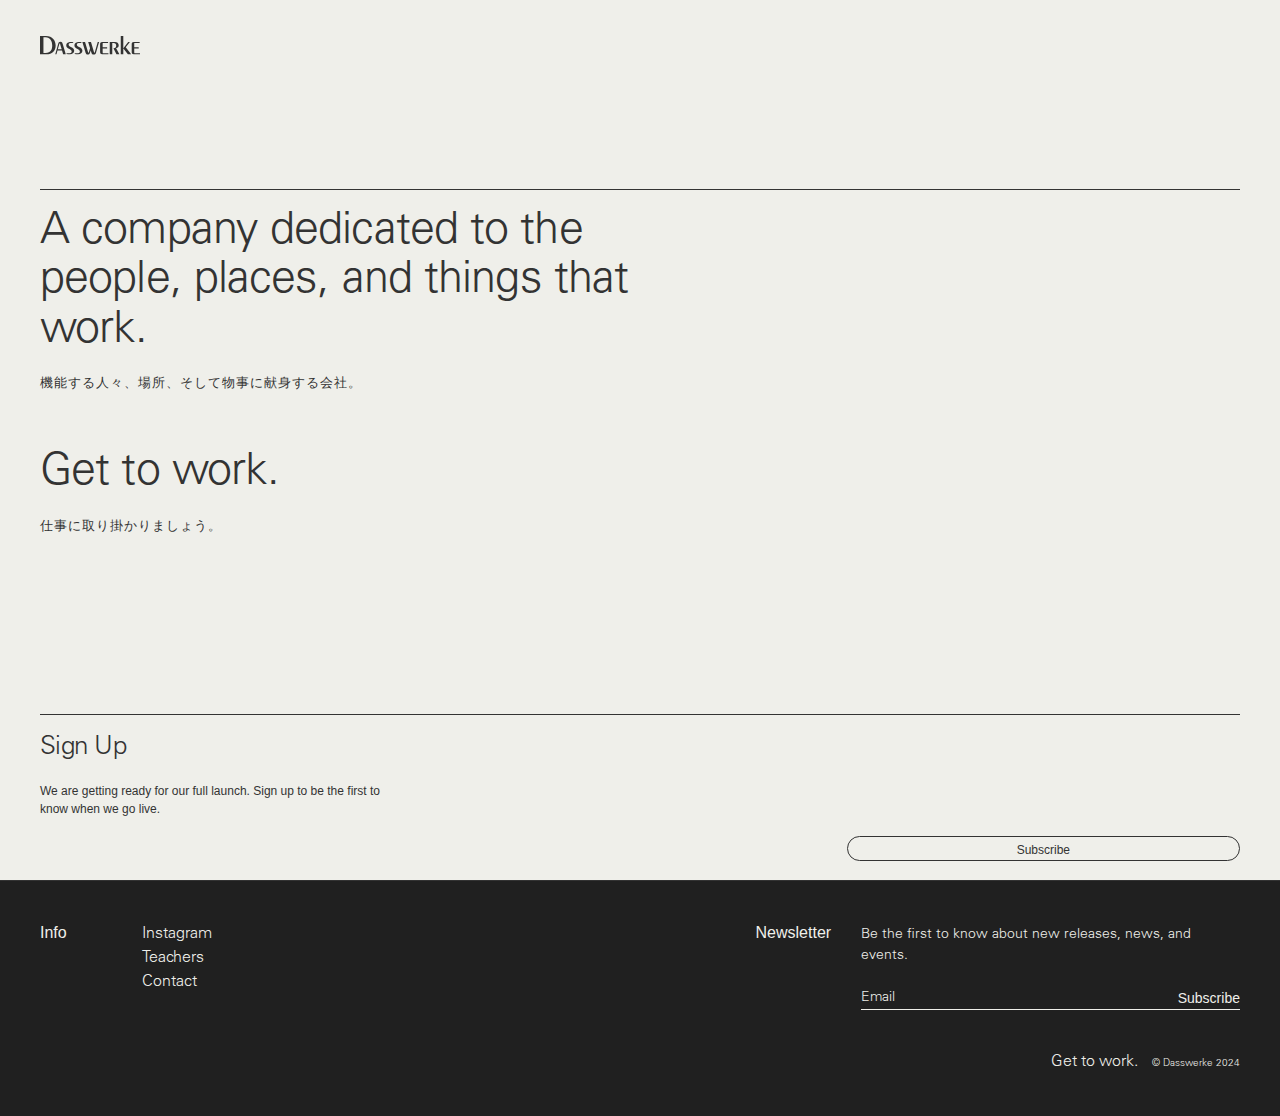
==== commit 493401e5: "Update index.html" ====
--- a/index.html
+++ b/index.html
@@ -138,7 +138,7 @@
 <div style="height: 100px; background-color: grey; padding: 40px; font-size: 16px; color: #fff; margin: 40px 0;">
   Features
 </div>
--->
+
 
     <div class="third-block" id="teachers">
       <div style="border-top: 1px solid  #333; position: relative; height: 100%;">
@@ -178,13 +178,13 @@
 
     </div>
 
-    <!-- Overlay -->
+
     <div id="popup-overlay"></div>
 
-    <!-- Popup -->
+
     <div id="popup" style="background-color: #efefea;">
         <button id="close-button">&times;</button>
-        <!-- Popup Content -->
+
         <div class="main-text" style="padding-bottom: 20vh;">Sign Up</div>
         <div style="max-width: 340px; grid-column: span 3; font-size: 12px; line-height: 150%;">
           We are getting ready for our full launch. Sign up to be the first to know when we go live.
@@ -209,7 +209,7 @@
             </form>
           </div>
     </div>
-
+-->
   </main>
 
   <footer>
--- a/css/style.css
+++ b/css/style.css
@@ -17,6 +17,18 @@
 }
 
 textarea, select, input, button { outline: none; }
+
+input[type="text"],
+input[type="email"],
+button {
+  margin: 0;
+  padding: 0;
+  border: none;
+  background: none;
+  font: inherit;
+  color: inherit;
+  vertical-align: baseline;
+}
 
 @import url('https://fonts.cdnfonts.com/css/univers-lt-std');
 
@@ -477,6 +489,7 @@
   padding: 0px;
   margin: 0px;
   font-size: 14px;
+  line-height: 150%;
 }
 
 footer .newsletter-submit:hover, footer .newsletter-submit:active {
@@ -499,15 +512,15 @@
 }
 
 footer #mc_embed_signup {
-  height: 100%; grid-column: span 3; padding-top: 20px;
+  grid-column: span 3; padding-top: 20px;
 }
 
 footer #mc_embed_signup_scroll {
-  display: grid; grid-template-columns: repeat(3, 1fr); height: 100%;
+  display: grid; grid-template-columns: repeat(3, 1fr);
 }
 
 footer .mc-field-group {
-  grid-column: 1 / span 2; grid-row: 1; height: 100%;
+  grid-column: 1 / span 2; grid-row: 1;
 }
 
 .footer-endings {
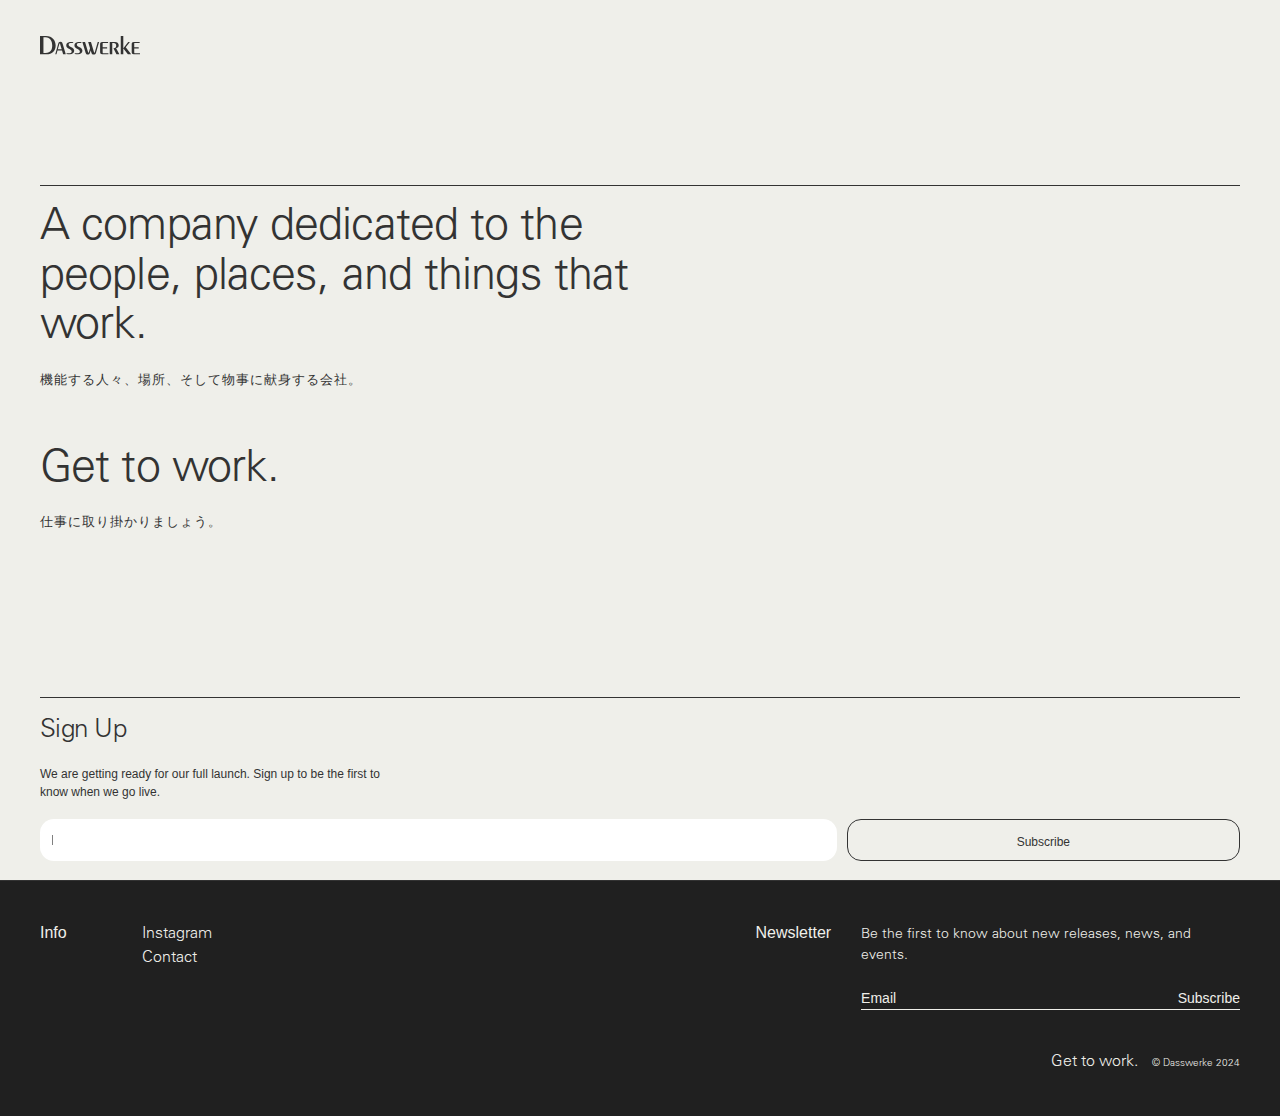
==== commit ff1a6cf0: "Update index.html" ====
--- a/index.html
+++ b/index.html
@@ -219,7 +219,7 @@
     <div class="footer-link-list">
       <a href="https://www.instagram.com/dasswerke" target="_blank">Instagram</a>
       <!-- <a href="https://dasswerke.tumblr.com/" target="_blank">Archive</a> -->
-      <a href="#teachers">Teachers</a>
+      <!-- <a href="#teachers">Teachers</a> -->
       <a href="mailto:info@dasswerke.com">Contact</a>
     </div>
     <div class="footer-newsletter-title">
--- a/css/style.css
+++ b/css/style.css
@@ -24,8 +24,6 @@
   margin: 0;
   padding: 0;
   border: none;
-  background: none;
-  font: inherit;
   color: inherit;
   vertical-align: baseline;
 }
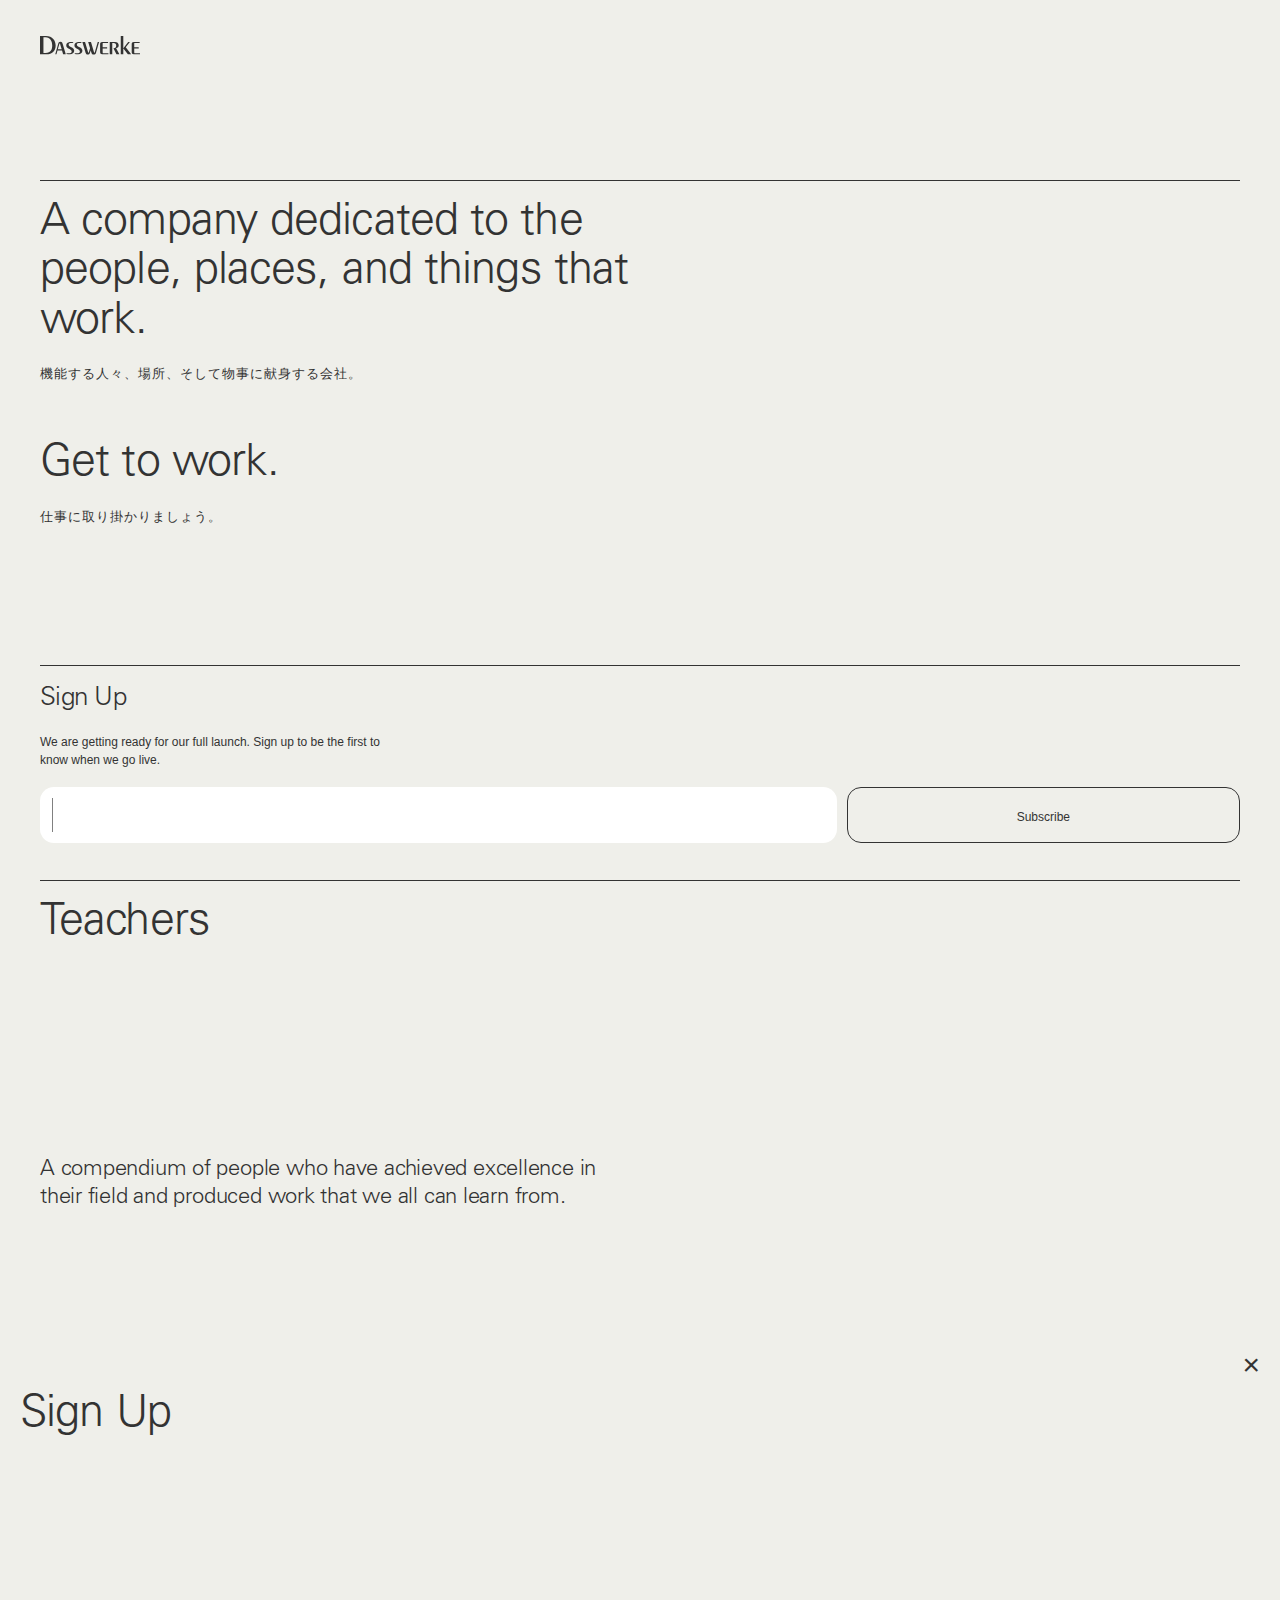
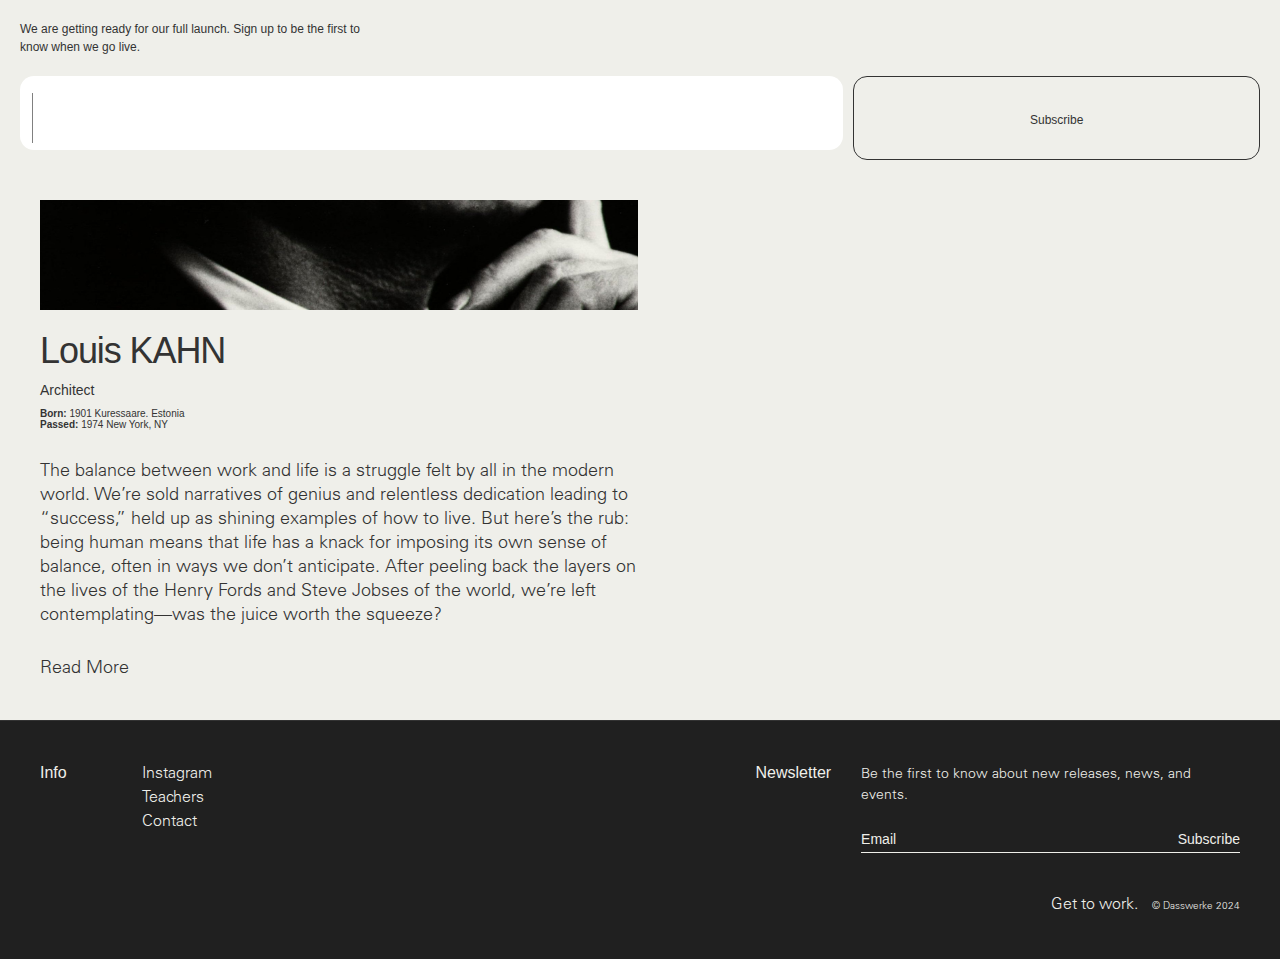
==== commit 6c30bb1c: "Update index.html" ====
--- a/index.html
+++ b/index.html
@@ -138,7 +138,7 @@
 <div style="height: 100px; background-color: grey; padding: 40px; font-size: 16px; color: #fff; margin: 40px 0;">
   Features
 </div>
-
+-->
 
     <div class="third-block" id="teachers">
       <div style="border-top: 1px solid  #333; position: relative; height: 100%;">
@@ -209,7 +209,7 @@
             </form>
           </div>
     </div>
--->
+
   </main>
 
   <footer>
@@ -219,7 +219,7 @@
     <div class="footer-link-list">
       <a href="https://www.instagram.com/dasswerke" target="_blank">Instagram</a>
       <!-- <a href="https://dasswerke.tumblr.com/" target="_blank">Archive</a> -->
-      <!-- <a href="#teachers">Teachers</a> -->
+      <a href="#teachers">Teachers</a>
       <a href="mailto:info@dasswerke.com">Contact</a>
     </div>
     <div class="footer-newsletter-title">
--- a/css/style.css
+++ b/css/style.css
@@ -22,7 +22,6 @@
 input[type="email"],
 button {
   margin: 0;
-  padding: 0;
   border: none;
   color: inherit;
   vertical-align: baseline;
@@ -168,13 +167,13 @@
 
 .newsletter-input {
   border: none;
-  height: 100%;
+  /* height: 100%; */
     padding: 1px 0px 1px 12px;
     background-color: #fff;
     border-radius: 14px;
     outline: none;
     width: 100%;
-    line-height: 22px;
+    line-height: 150%;
     font-size: 4vh;
 }
 
@@ -215,7 +214,7 @@
   grid-template-rows: auto 1fr;
   grid-template-columns: repeat(3, 1fr);
   width: 100%;
-  margin: 2vh 0 2.1vh;
+  margin: 2vh 0 4.1vh;
   row-gap: 2vh;
   column-gap: 10px;
   box-sizing: border-box;
@@ -356,10 +355,10 @@
 .cursor	i {
   position: absolute;
   width: 1px;
-  height: calc(100% - 32px);
+  height: 60%;
   background-color: gray;
   left: 12px;
-  top: 16px;
+  top: 20%;
   animation-name: blink;
   animation-duration: 1000ms;
   animation-iteration-count: infinite;
@@ -659,9 +658,6 @@
     padding: 0 24px;
   }
   .cursor	i {
-    height: 16px;
-    left: 12px;
-    top: 12px;
   }
   .newsletter-submit, input[type=button], input[type=submit], input[type=reset] {
     height: 100%;
